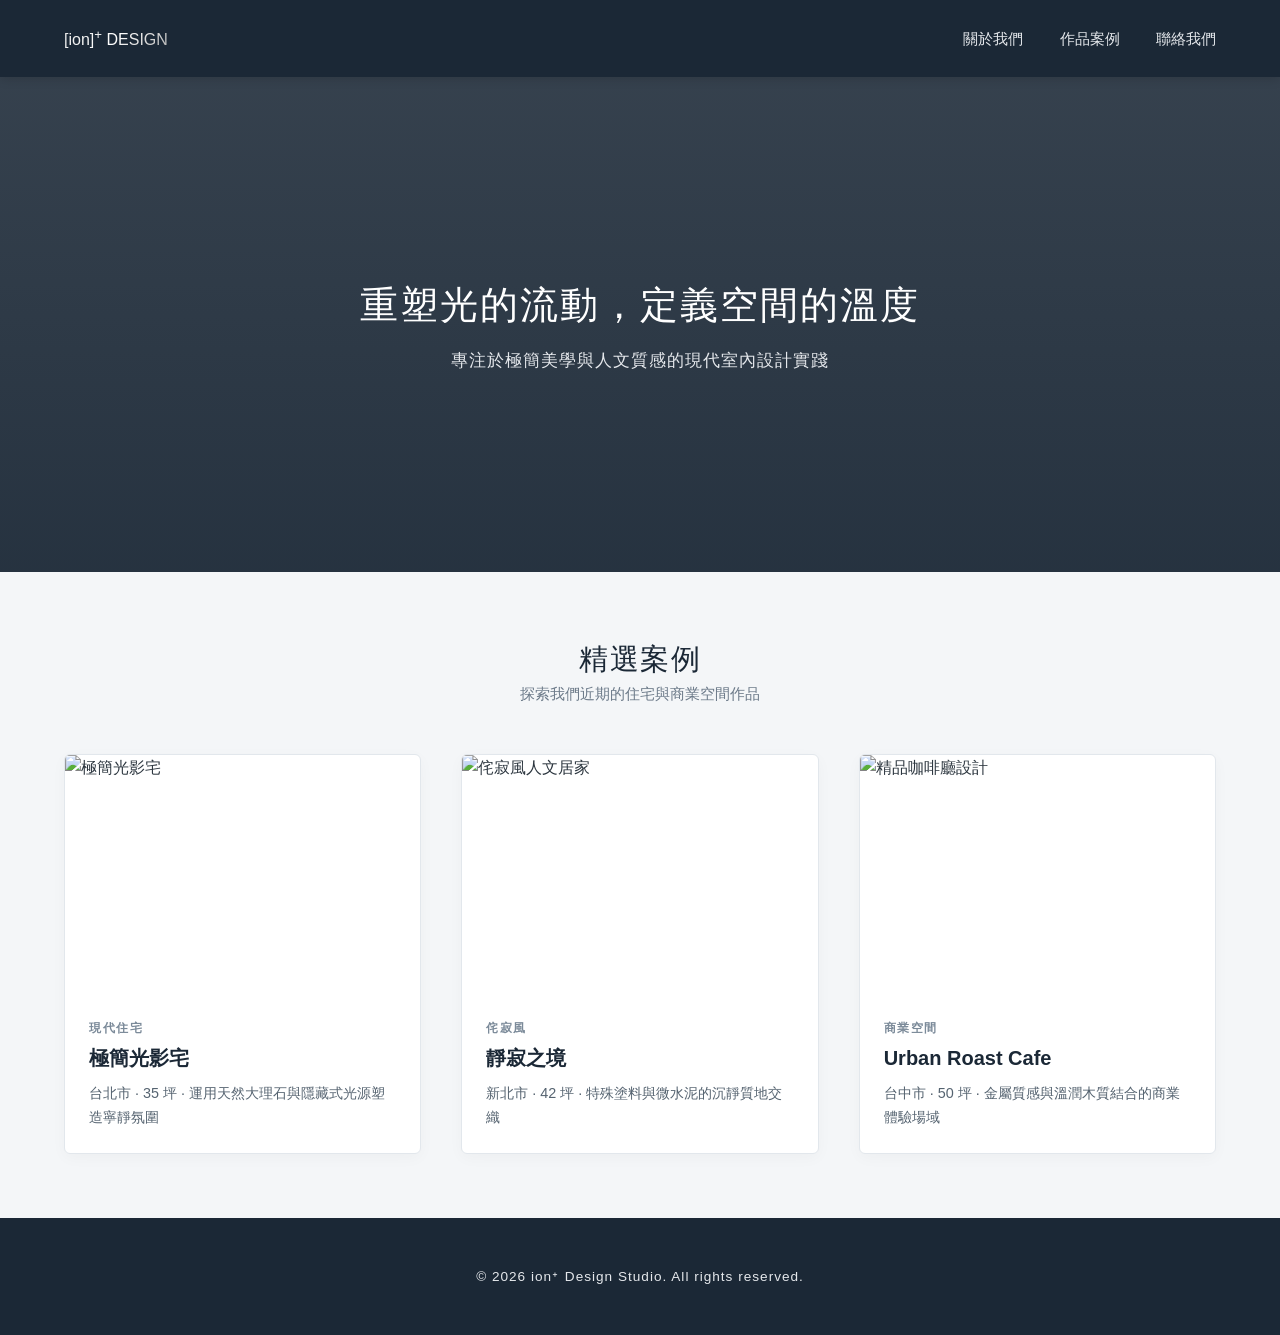
==== index.html @ abda1eda "Update index.html" ====
<!DOCTYPE html>
<html lang="zh-TW">
<head>
  <meta charset="UTF-8">
  <meta name="viewport" content="width=device-width, initial-scale=1.0">
  <title>極致空間設計 | 室內設計作品集</title>
  <link rel="stylesheet" href="style.css">
</head>
<body>

  <!-- Header / Navigation -->
  <header class="navbar">
    <div class="logo">[ion]<sup>+</sup> DESIGN</div>
    <nav>
      <a href="#about">關於我們</a>
      <a href="#portfolio">作品案例</a>
      <a href="#contact">聯絡我們</a>
    </nav>
  </header>

  <!-- Hero Section -->
  <section class="hero">
    <div class="hero-content">
      <h1>重塑光的流動，定義空間的溫度</h1>
      <p>專注於極簡美學與人文質感的現代室內設計實踐</p>
    </div>
  </section>

  <!-- Portfolio Grid Section -->
  <section id="portfolio" class="portfolio-container">
    <h2>精選案例</h2>
    <p class="subtitle">探索我們近期的住宅與商業空間作品</p>

    <div class="portfolio-grid">
      
      <!-- 作品卡片 1 -->
      <article class="portfolio-card">
        <div class="card-image">
          <img src="https://picsum.photos/800/600?random=1" alt="極簡光影宅" loading="lazy" width="800" height="600">
        </div>
        <div class="card-info">
          <span class="category">現代住宅</span>
          <h3>極簡光影宅</h3>
          <p>台北市 · 35 坪 · 運用天然大理石與隱藏式光源塑造寧靜氛圍</p>
        </div>
      </article>

      <!-- 作品卡片 2 -->
      <article class="portfolio-card">
        <div class="card-image">
          <img src="https://picsum.photos/800/600?random=2" alt="侘寂風人文居家" loading="lazy" width="800" height="600">
        </div>
        <div class="card-info">
          <span class="category">侘寂風</span>
          <h3>靜寂之境</h3>
          <p>新北市 · 42 坪 · 特殊塗料與微水泥的沉靜質地交織</p>
        </div>
      </article>

      <!-- 作品卡片 3 -->
      <article class="portfolio-card">
        <div class="card-image">
          <img src="https://picsum.photos/800/600?random=3" alt="精品咖啡廳設計" loading="lazy" width="800" height="600">
        </div>
        <div class="card-info">
          <span class="category">商業空間</span>
          <h3>Urban Roast Cafe</h3>
          <p>台中市 · 50 坪 · 金屬質感與溫潤木質結合的商業體驗場域</p>
        </div>
      </article>

    </div>
  </section>

  <!-- Footer -->
  <footer>
    <p>&copy; 2026 ion⁺ Design Studio. All rights reserved.</p>
  </footer>

</body>
</html>
---- style.css ----
/* 定義名片企業色變數 */
:root {
  --primary-navy: #1b2836;       /* 名片主色：深藍灰 */
  --accent-silver: #e5e8ec;      /* 名片輔助色：銀白/淺灰 */
  --text-dark: #2c363f;          /* 一般內文深色 */
  --bg-light: #f4f6f8;           /* 頁面背景淺色 */
  --border-color: #e2e7ec;
}

/* Base Reset */
* {
  box-sizing: border-box;
  margin: 0;
  padding: 0;
}

body {
  font-family: -apple-system, BlinkMacSystemFont, "Segoe UI", Roboto, "Helvetica Neue", Arial, sans-serif;
  color: var(--text-dark);
  background-color: var(--bg-light);
  line-height: 1.6;
}

/* Navbar - 全版套用名片深藍色 */
.navbar {
  display: flex;
  justify-content: space-between;
  align-items: center;
  padding: 1.5rem 5%;
  background: var(--primary-navy) !important;
  color: #ffffff;
  position: sticky;
  top: 0;
  z-index: 100;
  box-shadow: 0 2px 10px rgba(0, 0, 0, 0.15);
}

/* Logo 亮銀色與細字體樣式 */
.logo {
  font-weight: 300; /* 或 200 / lighter */
  color: #c0c0c0; /* 亮銀色調 */
  background: linear-gradient(135deg, #e6e6e6 0%, #ffffff 50%, #b0b0b0 100%);
  -webkit-background-clip: text;
  -webkit-text-fill-color: transparent;
}

.navbar nav a {
  margin-left: 2rem;
  text-decoration: none;
  color: var(--accent-silver) !important;
  font-size: 0.95rem;
  transition: opacity 0.3s;
}

.navbar nav a:hover {
  opacity: 0.75;
}

/* Hero Section - 加深藍色遮罩（88%~95% 不透明度）讓主色更明顯 */
.hero {
  height: 55vh;
  background: linear-gradient(rgba(27, 40, 54, 0.88), rgba(27, 40, 54, 0.95)),
              url('https://picsum.photos/1600/900?random=10') center/cover no-repeat !important;
  display: flex;
  justify-content: center;
  align-items: center;
  text-align: center;
  color: #ffffff !important;
  padding: 0 1rem;
}

.hero h1 {
  font-size: 2.4rem;
  font-weight: 300;
  margin-bottom: 0.75rem;
  letter-spacing: 2px;
  color: #ffffff !important;
}

.hero p {
  font-size: 1.05rem;
  font-weight: 300;
  color: var(--accent-silver) !important;
  letter-spacing: 1px;
}

/* Portfolio Section */
.portfolio-container {
  max-width: 1200px;
  margin: 4rem auto;
  padding: 0 1.5rem;
}

.portfolio-container h2 {
  font-size: 1.8rem;
  text-align: center;
  font-weight: 500;
  letter-spacing: 1.5px;
  color: var(--primary-navy);
}

.portfolio-container .subtitle {
  text-align: center;
  color: #6c7a89;
  margin-bottom: 3rem;
  font-size: 0.95rem;
}

/* Portfolio Grid */
.portfolio-grid {
  display: grid;
  grid-template-columns: repeat(auto-fill, minmax(320px, 1fr));
  gap: 2.5rem;
}

.portfolio-card {
  background: #ffffff;
  border-radius: 6px;
  overflow: hidden;
  border: 1px solid var(--border-color);
  box-shadow: 0 4px 15px rgba(0, 0, 0, 0.03);
  transition: transform 0.3s ease, box-shadow 0.3s ease;
}

.portfolio-card:hover {
  transform: translateY(-6px);
  box-shadow: 0 10px 25px rgba(27, 40, 54, 0.15);
}

.card-image {
  width: 100%;
  height: 240px;
  overflow: hidden;
}

.card-image img {
  width: 100%;
  height: 100%;
  object-fit: cover;
  transition: transform 0.5s ease;
}

.portfolio-card:hover .card-image img {
  transform: scale(1.05);
}

.card-info {
  padding: 1.5rem;
}

.card-info .category {
  font-size: 0.75rem;
  text-transform: uppercase;
  letter-spacing: 1.5px;
  color: #7b8a99;
  display: block;
  margin-bottom: 0.25rem;
  font-weight: 600;
}

.card-info h3 {
  font-size: 1.25rem;
  margin-bottom: 0.5rem;
  color: var(--primary-navy);
}

.card-info p {
  font-size: 0.9rem;
  color: #556370;
}

/* Footer - 套用名片深藍色 */
footer {
  text-align: center;
  padding: 3rem 1rem;
  background-color: var(--primary-navy) !important;
  color: var(--accent-silver) !important;
  font-size: 0.85rem;
  letter-spacing: 1px;
}

/* Mobile Responsive */
@media (max-width: 768px) {
  .hero h1 {
    font-size: 1.8rem;
  }
  .portfolio-grid {
    grid-template-columns: 1fr;
  }
}
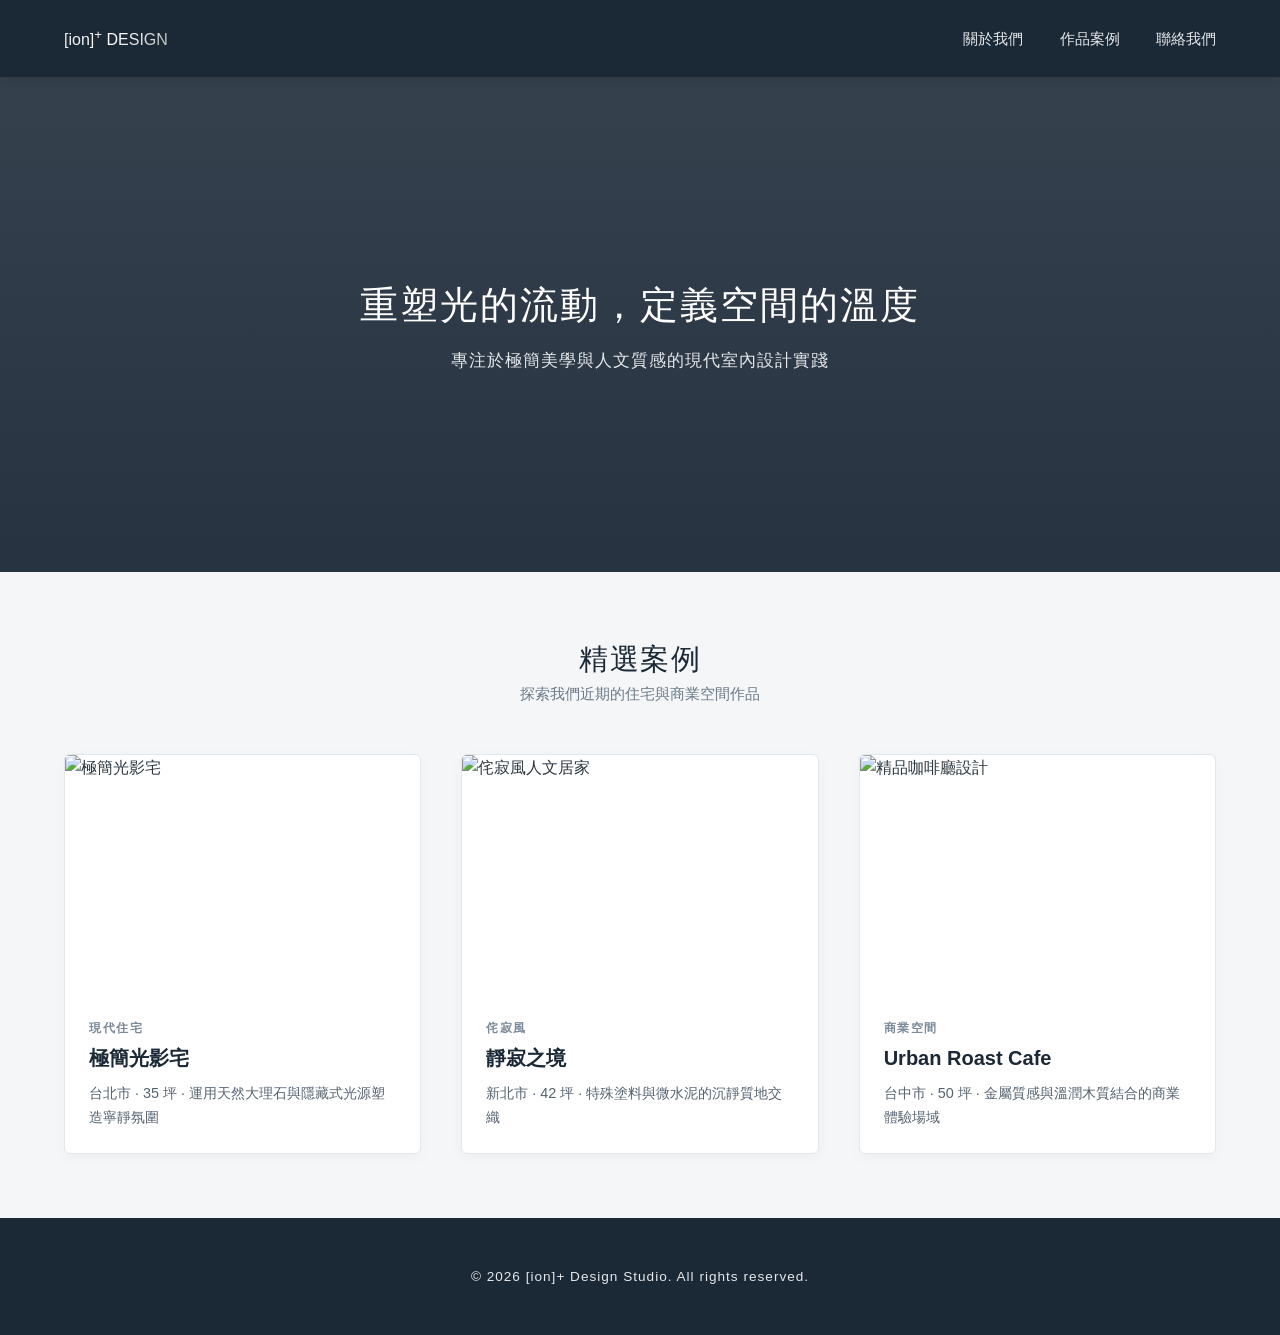
==== commit 79b03c42: "Update index.html" ====
--- a/index.html
+++ b/index.html
@@ -74,7 +74,7 @@
 
   <!-- Footer -->
   <footer>
-    <p>&copy; 2026 ion⁺ Design Studio. All rights reserved.</p>
+    <p>&copy; 2026 [ion]+ Design Studio. All rights reserved.</p>
   </footer>
 
 </body>
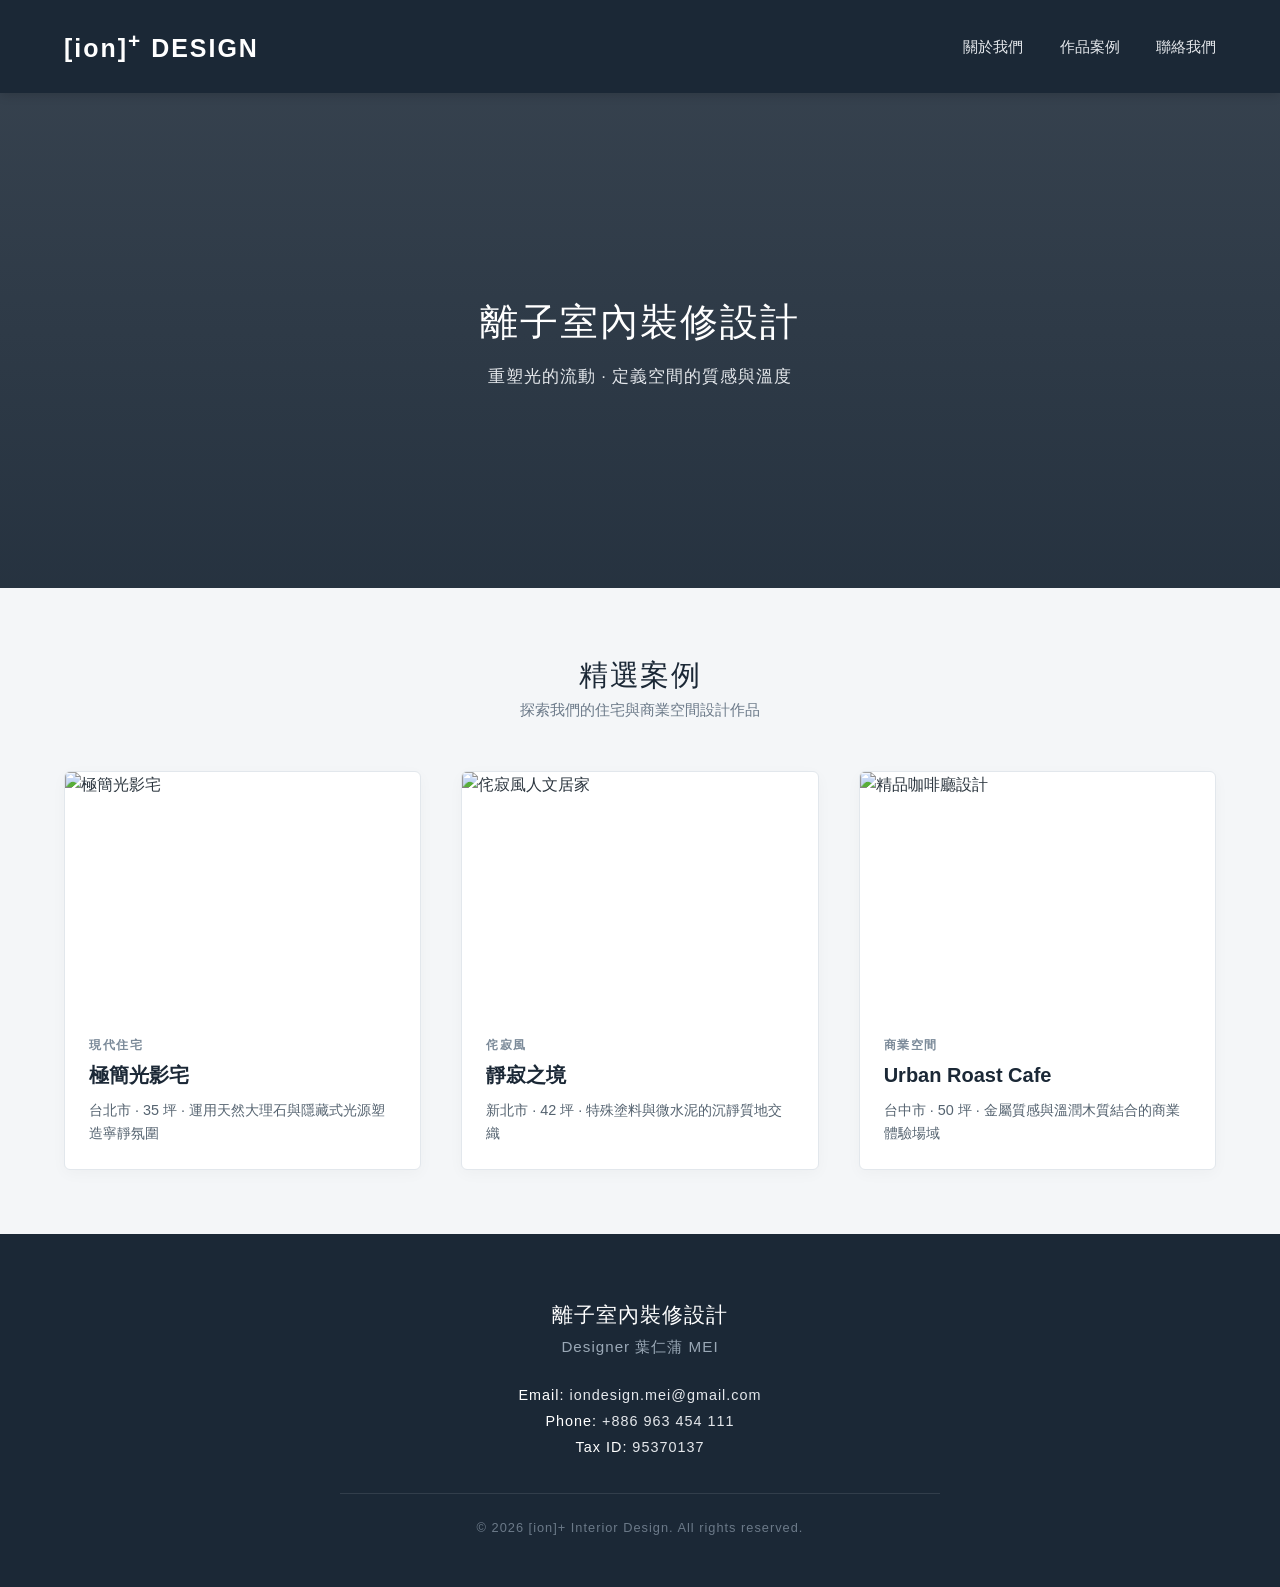
==== commit 3665ef11: "Update index.html" ====
--- a/index.html
+++ b/index.html
@@ -3,7 +3,7 @@
 <head>
   <meta charset="UTF-8">
   <meta name="viewport" content="width=device-width, initial-scale=1.0">
-  <title>極致空間設計 | 室內設計作品集</title>
+  <title>[ion]+ 離子室內裝修設計 | 作品集</title>
   <link rel="stylesheet" href="style.css">
 </head>
 <body>
@@ -21,15 +21,15 @@
   <!-- Hero Section -->
   <section class="hero">
     <div class="hero-content">
-      <h1>重塑光的流動，定義空間的溫度</h1>
-      <p>專注於極簡美學與人文質感的現代室內設計實踐</p>
+      <h1>離子室內裝修設計</h1>
+      <p>重塑光的流動 · 定義空間的質感與溫度</p>
     </div>
   </section>
 
   <!-- Portfolio Grid Section -->
   <section id="portfolio" class="portfolio-container">
     <h2>精選案例</h2>
-    <p class="subtitle">探索我們近期的住宅與商業空間作品</p>
+    <p class="subtitle">探索我們的住宅與商業空間設計作品</p>
 
     <div class="portfolio-grid">
       
@@ -72,9 +72,20 @@
     </div>
   </section>
 
-  <!-- Footer -->
-  <footer>
-    <p>&copy; 2026 [ion]+ Design Studio. All rights reserved.</p>
+  <!-- Footer / Contact Section (名片聯絡資訊) -->
+  <footer id="contact">
+    <div class="footer-content">
+      <h3>離子室內裝修設計</h3>
+      <p class="designer-name">Designer 葉仁蒲 MEI</p>
+      
+      <div class="contact-info">
+        <p><strong>Email:</strong> iondesign.mei@gmail.com</p>
+        <p><strong>Phone:</strong> +886 963 454 111</p>
+        <p><strong>Tax ID:</strong> 95370137</p>
+      </div>
+      
+      <p class="copyright">&copy; 2026 [ion]+ Interior Design. All rights reserved.</p>
+    </div>
   </footer>
 
 </body>
--- a/style.css
+++ b/style.css
@@ -21,7 +21,7 @@
   line-height: 1.6;
 }
 
-/* Navbar - 全版套用名片深藍色 */
+/* Navbar */
 .navbar {
   display: flex;
   justify-content: space-between;
@@ -35,13 +35,11 @@
   box-shadow: 0 2px 10px rgba(0, 0, 0, 0.15);
 }
 
-/* Logo 亮銀色與細字體樣式 */
 .logo {
-  font-weight: 300; /* 或 200 / lighter */
-  color: #c0c0c0; /* 亮銀色調 */
-  background: linear-gradient(135deg, #e6e6e6 0%, #ffffff 50%, #b0b0b0 100%);
-  -webkit-background-clip: text;
-  -webkit-text-fill-color: transparent;
+  font-size: 1.56rem;
+  font-weight: 700;
+  letter-spacing: 2px;
+  color: #ffffff !important;
 }
 
 .navbar nav a {
@@ -56,7 +54,7 @@
   opacity: 0.75;
 }
 
-/* Hero Section - 加深藍色遮罩（88%~95% 不透明度）讓主色更明顯 */
+/* Hero Section */
 .hero {
   height: 55vh;
   background: linear-gradient(rgba(27, 40, 54, 0.88), rgba(27, 40, 54, 0.95)),
@@ -169,14 +167,46 @@
   color: #556370;
 }
 
-/* Footer - 套用名片深藍色 */
+/* Footer / Contact Section */
 footer {
   text-align: center;
-  padding: 3rem 1rem;
+  padding: 4rem 1rem 3rem;
   background-color: var(--primary-navy) !important;
   color: var(--accent-silver) !important;
-  font-size: 0.85rem;
+  font-size: 0.9rem;
   letter-spacing: 1px;
+}
+
+.footer-content h3 {
+  font-size: 1.3rem;
+  font-weight: 400;
+  margin-bottom: 0.25rem;
+  color: #ffffff;
+}
+
+.footer-content .designer-name {
+  font-size: 0.95rem;
+  color: #9aa8b6;
+  margin-bottom: 1.5rem;
+}
+
+.contact-info {
+  margin-bottom: 2rem;
+  line-height: 1.8;
+}
+
+.contact-info strong {
+  color: #ffffff;
+  font-weight: 500;
+}
+
+.copyright {
+  font-size: 0.8rem;
+  color: #6c7a89;
+  border-top: 1px solid rgba(255, 255, 255, 0.1);
+  padding-top: 1.5rem;
+  max-width: 600px;
+  margin: 0 auto;
 }
 
 /* Mobile Responsive */
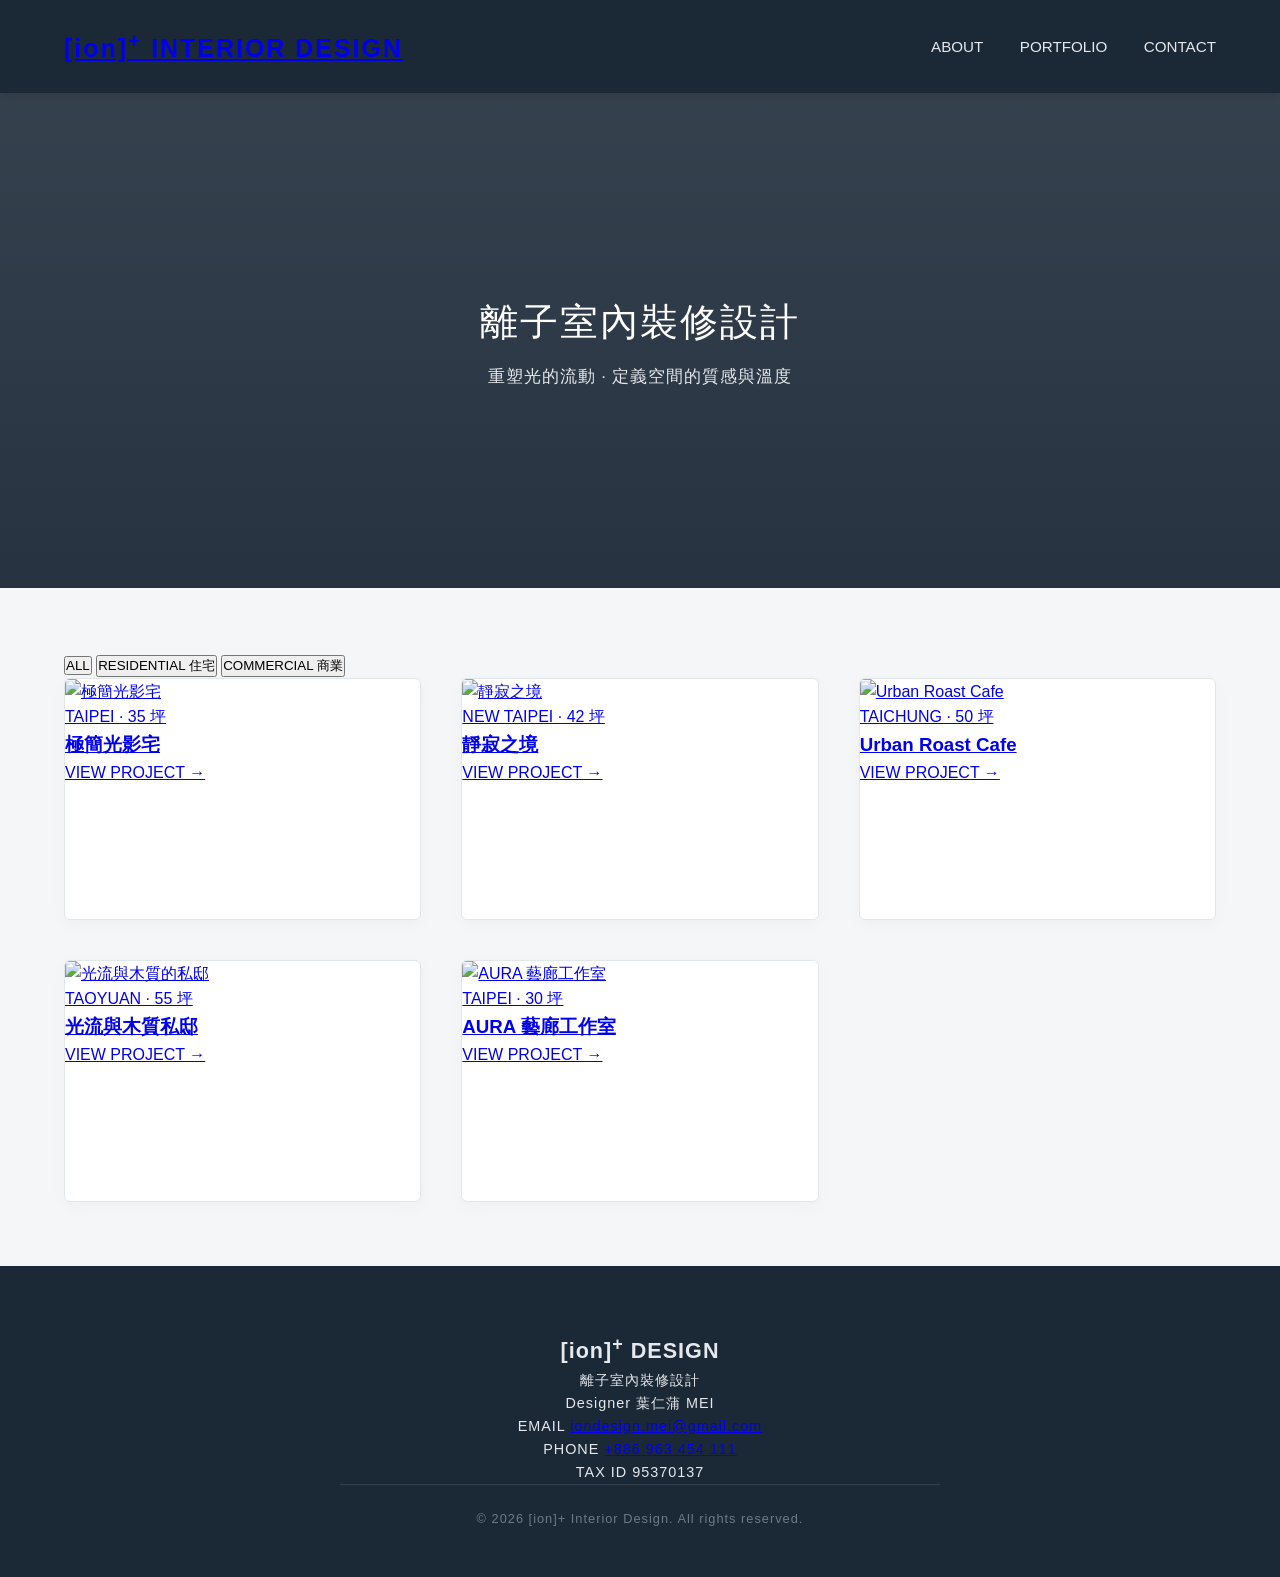
==== commit 40a75055: "Update index.html" ====
--- a/index.html
+++ b/index.html
@@ -3,90 +3,167 @@
 <head>
   <meta charset="UTF-8">
   <meta name="viewport" content="width=device-width, initial-scale=1.0">
-  <title>[ion]+ 離子室內裝修設計 | 作品集</title>
+  <title>[ion]+ 離子室內裝修設計 | PORTFOLIO</title>
   <link rel="stylesheet" href="style.css">
 </head>
 <body>
 
-  <!-- Header / Navigation -->
+  <!-- Fixed Header -->
   <header class="navbar">
-    <div class="logo">[ion]<sup>+</sup> DESIGN</div>
+    <div class="logo">
+      <a href="#">[ion]<sup>+</sup> INTERIOR DESIGN</a>
+    </div>
     <nav>
-      <a href="#about">關於我們</a>
-      <a href="#portfolio">作品案例</a>
-      <a href="#contact">聯絡我們</a>
+      <a href="#about">ABOUT</a>
+      <a href="#portfolio">PORTFOLIO</a>
+      <a href="#contact">CONTACT</a>
     </nav>
   </header>
 
-  <!-- Hero Section -->
+  <!-- Hero Banner -->
   <section class="hero">
     <div class="hero-content">
       <h1>離子室內裝修設計</h1>
-      <p>重塑光的流動 · 定義空間的質感與溫度</p>
+      <p class="subtitle">重塑光的流動 · 定義空間的質感與溫度</p>
     </div>
   </section>
 
-  <!-- Portfolio Grid Section -->
+  <!-- Portfolio Main Area -->
   <section id="portfolio" class="portfolio-container">
-    <h2>精選案例</h2>
-    <p class="subtitle">探索我們的住宅與商業空間設計作品</p>
+    
+    <!-- Category Filter (參考各大設計官網熱門功能) -->
+    <div class="filter-menu">
+      <button class="filter-btn active" onclick="filterSelection('all')">ALL</button>
+      <button class="filter-btn" onclick="filterSelection('residential')">RESIDENTIAL 住宅</button>
+      <button class="filter-btn" onclick="filterSelection('commercial')">COMMERCIAL 商業</button>
+    </div>
 
+    <!-- Gallery Grid -->
     <div class="portfolio-grid">
       
-      <!-- 作品卡片 1 -->
-      <article class="portfolio-card">
-        <div class="card-image">
-          <img src="https://picsum.photos/800/600?random=1" alt="極簡光影宅" loading="lazy" width="800" height="600">
-        </div>
-        <div class="card-info">
-          <span class="category">現代住宅</span>
-          <h3>極簡光影宅</h3>
-          <p>台北市 · 35 坪 · 運用天然大理石與隱藏式光源塑造寧靜氛圍</p>
-        </div>
+      <!-- 作品 1 -->
+      <article class="portfolio-card filter-item residential">
+        <a href="#contact" class="card-link">
+          <div class="card-image">
+            <img src="https://picsum.photos/900/600?random=1" alt="極簡光影宅" loading="lazy" width="900" height="600">
+            <div class="card-overlay">
+              <span class="location">TAIPEI · 35 坪</span>
+              <h3 class="title">極簡光影宅</h3>
+              <span class="more-btn">VIEW PROJECT →</span>
+            </div>
+          </div>
+        </a>
       </article>
 
-      <!-- 作品卡片 2 -->
-      <article class="portfolio-card">
-        <div class="card-image">
-          <img src="https://picsum.photos/800/600?random=2" alt="侘寂風人文居家" loading="lazy" width="800" height="600">
-        </div>
-        <div class="card-info">
-          <span class="category">侘寂風</span>
-          <h3>靜寂之境</h3>
-          <p>新北市 · 42 坪 · 特殊塗料與微水泥的沉靜質地交織</p>
-        </div>
+      <!-- 作品 2 -->
+      <article class="portfolio-card filter-item residential">
+        <a href="#contact" class="card-link">
+          <div class="card-image">
+            <img src="https://picsum.photos/900/600?random=2" alt="靜寂之境" loading="lazy" width="900" height="600">
+            <div class="card-overlay">
+              <span class="location">NEW TAIPEI · 42 坪</span>
+              <h3 class="title">靜寂之境</h3>
+              <span class="more-btn">VIEW PROJECT →</span>
+            </div>
+          </div>
+        </a>
       </article>
 
-      <!-- 作品卡片 3 -->
-      <article class="portfolio-card">
-        <div class="card-image">
-          <img src="https://picsum.photos/800/600?random=3" alt="精品咖啡廳設計" loading="lazy" width="800" height="600">
-        </div>
-        <div class="card-info">
-          <span class="category">商業空間</span>
-          <h3>Urban Roast Cafe</h3>
-          <p>台中市 · 50 坪 · 金屬質感與溫潤木質結合的商業體驗場域</p>
-        </div>
+      <!-- 作品 3 -->
+      <article class="portfolio-card filter-item commercial">
+        <a href="#contact" class="card-link">
+          <div class="card-image">
+            <img src="https://picsum.photos/900/600?random=3" alt="Urban Roast Cafe" loading="lazy" width="900" height="600">
+            <div class="card-overlay">
+              <span class="location">TAICHUNG · 50 坪</span>
+              <h3 class="title">Urban Roast Cafe</h3>
+              <span class="more-btn">VIEW PROJECT →</span>
+            </div>
+          </div>
+        </a>
+      </article>
+
+      <!-- 作品 4 -->
+      <article class="portfolio-card filter-item residential">
+        <a href="#contact" class="card-link">
+          <div class="card-image">
+            <img src="https://picsum.photos/900/600?random=4" alt="光流與木質的私邸" loading="lazy" width="900" height="600">
+            <div class="card-overlay">
+              <span class="location">TAOYUAN · 55 坪</span>
+              <h3 class="title">光流與木質私邸</h3>
+              <span class="more-btn">VIEW PROJECT →</span>
+            </div>
+          </div>
+        </a>
+      </article>
+
+      <!-- 作品 5 -->
+      <article class="portfolio-card filter-item commercial">
+        <a href="#contact" class="card-link">
+          <div class="card-image">
+            <img src="https://picsum.photos/900/600?random=5" alt="AURA 藝廊工作室" loading="lazy" width="900" height="600">
+            <div class="card-overlay">
+              <span class="location">TAIPEI · 30 坪</span>
+              <h3 class="title">AURA 藝廊工作室</h3>
+              <span class="more-btn">VIEW PROJECT →</span>
+            </div>
+          </div>
+        </a>
       </article>
 
     </div>
   </section>
 
-  <!-- Footer / Contact Section (名片聯絡資訊) -->
+  <!-- Footer / Contact Section (整合名片質感) -->
   <footer id="contact">
-    <div class="footer-content">
-      <h3>離子室內裝修設計</h3>
-      <p class="designer-name">Designer 葉仁蒲 MEI</p>
-      
-      <div class="contact-info">
-        <p><strong>Email:</strong> iondesign.mei@gmail.com</p>
-        <p><strong>Phone:</strong> +886 963 454 111</p>
-        <p><strong>Tax ID:</strong> 95370137</p>
+    <div class="footer-container">
+      <div class="footer-brand">
+        <h2>[ion]<sup>+</sup> DESIGN</h2>
+        <p class="company-name">離子室內裝修設計</p>
+        <p class="designer">Designer 葉仁蒲 MEI</p>
       </div>
-      
-      <p class="copyright">&copy; 2026 [ion]+ Interior Design. All rights reserved.</p>
+
+      <div class="footer-contact">
+        <div class="contact-item">
+          <span class="label">EMAIL</span>
+          <a href="mailto:iondesign.mei@gmail.com">iondesign.mei@gmail.com</a>
+        </div>
+        <div class="contact-item">
+          <span class="label">PHONE</span>
+          <a href="tel:+886963454111">+886 963 454 111</a>
+        </div>
+        <div class="contact-item">
+          <span class="label">TAX ID</span>
+          <span>95370137</span>
+        </div>
+      </div>
+    </div>
+    
+    <div class="copyright">
+      &copy; 2026 [ion]+ Interior Design. All rights reserved.
     </div>
   </footer>
 
+  <!-- Simple Vanilla JavaScript Filter Script -->
+  <script>
+    function filterSelection(c) {
+      const items = document.getElementsByClassName("filter-item");
+      const btns = document.getElementsByClassName("filter-btn");
+
+      for (let btn of btns) {
+        btn.classList.remove("active");
+      }
+      event.currentTarget.classList.add("active");
+
+      for (let item of items) {
+        if (c === "all" || item.classList.contains(c)) {
+          item.style.display = "block";
+        } else {
+          item.style.display = "none";
+        }
+      }
+    }
+  </script>
+
 </body>
 </html>
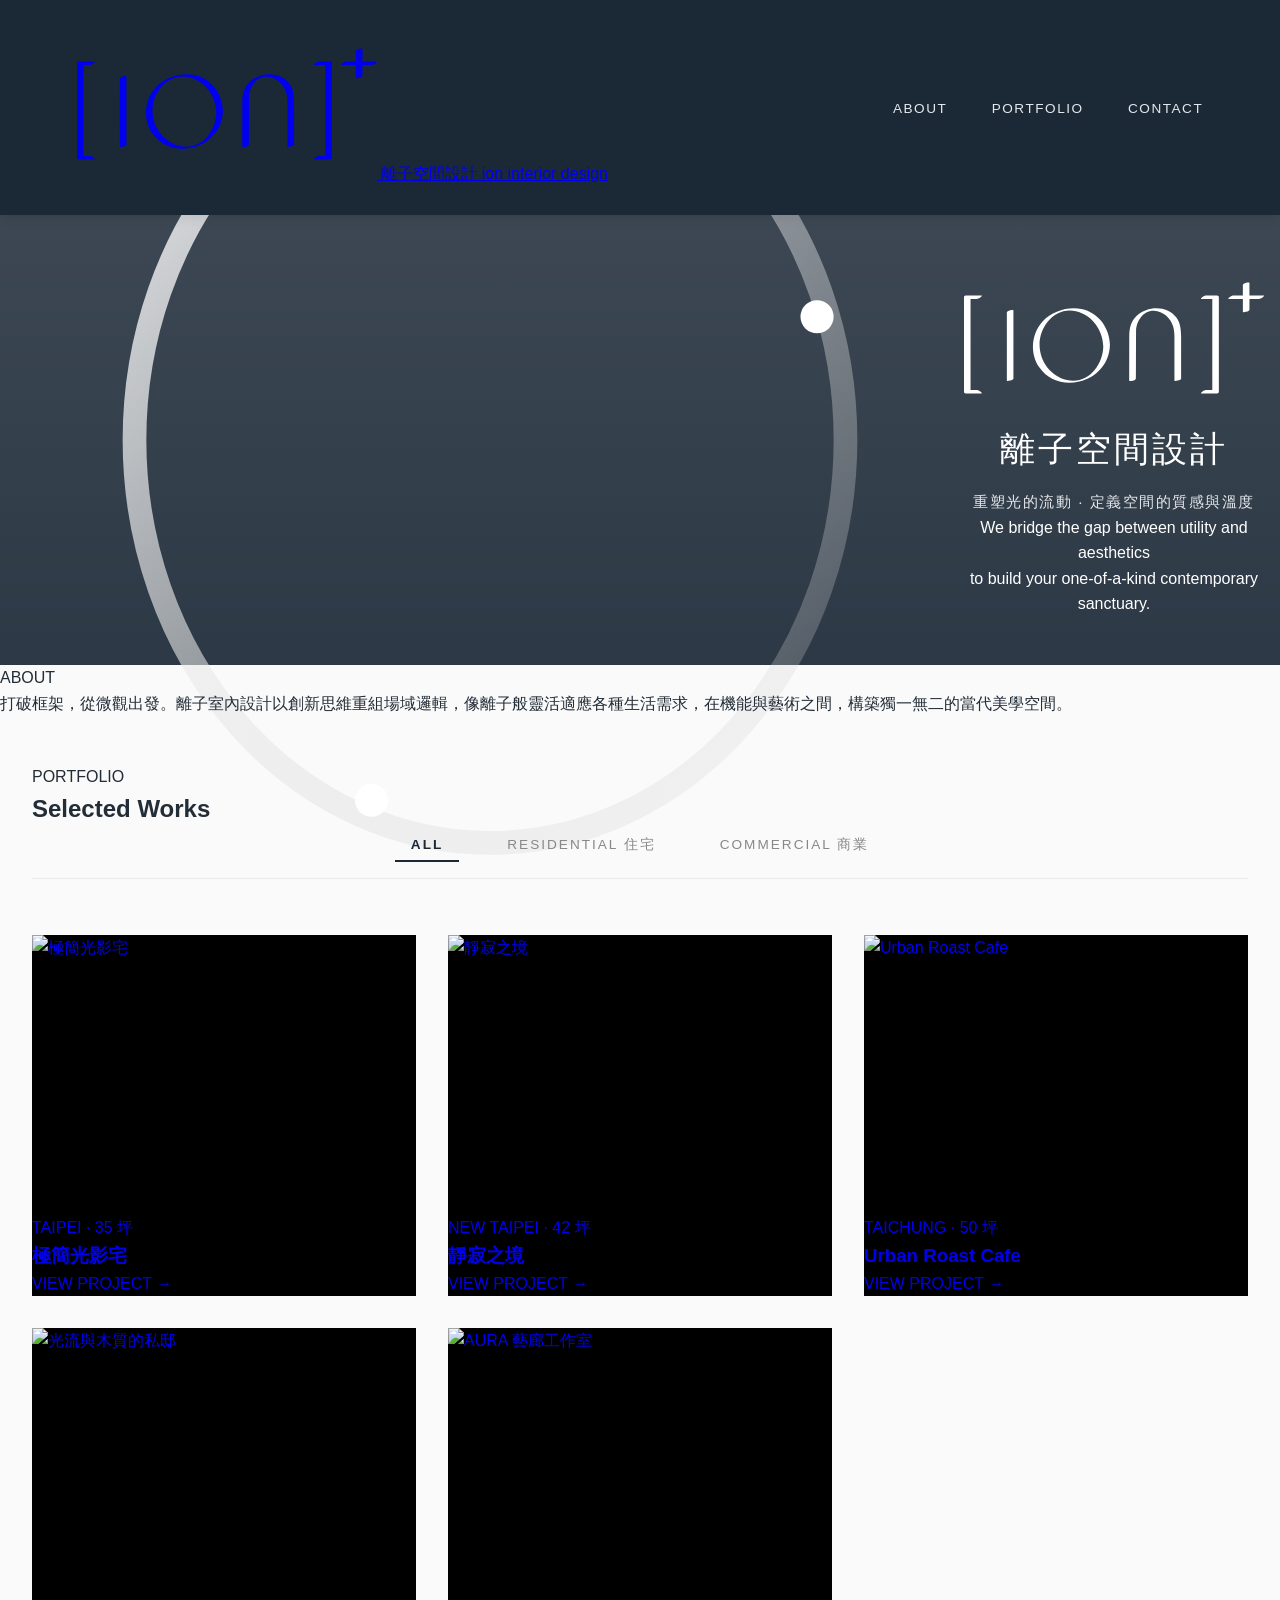
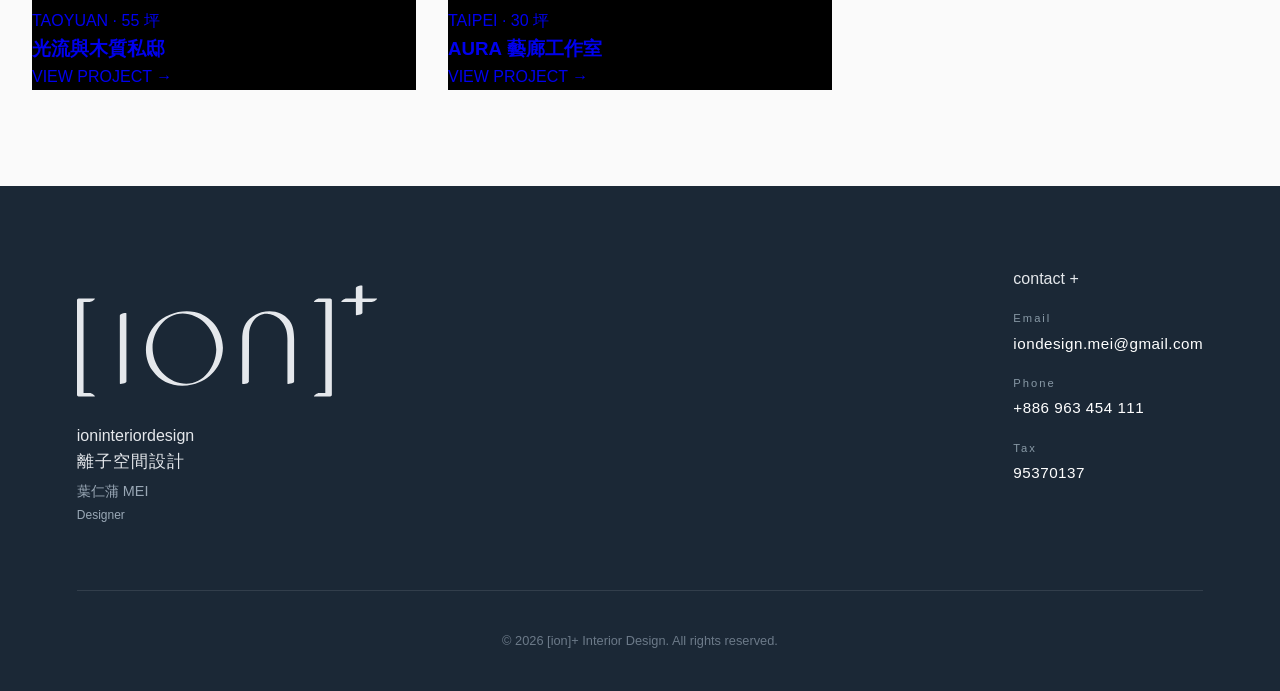
==== commit de75b615: "Update index.html" ====
--- a/index.html
+++ b/index.html
@@ -3,16 +3,29 @@
 <head>
   <meta charset="UTF-8">
   <meta name="viewport" content="width=device-width, initial-scale=1.0">
-  <title>[ion]+ 離子室內裝修設計 | PORTFOLIO</title>
+  <title>[ion]+ 離子空間設計 | ion interior design</title>
+  <meta name="description" content="離子空間設計 ion interior design — 打破框架，從微觀出發，在機能與藝術之間，構築獨一無二的當代美學空間。">
+  <link rel="preconnect" href="https://fonts.googleapis.com">
+  <link rel="preconnect" href="https://fonts.gstatic.com" crossorigin>
+  <link href="https://fonts.googleapis.com/css2?family=Space+Grotesk:wght@300;400;500;700&family=Poppins:wght@300;400;500&family=Noto+Sans+TC:wght@300;400;500&display=swap" rel="stylesheet">
   <link rel="stylesheet" href="style.css">
 </head>
 <body>
 
+  <!-- 品牌 Logo（由 ion 離子設計_final_OL.ai 轉出的向量路徑） -->
+  <svg width="0" height="0" style="position:absolute" aria-hidden="true">
+    <symbol id="ion-mark" fill="currentColor" viewBox="171.21 54.62 115.48 42.71"><path d="M 210.84,92.17 C 204.6,90.74 200.3,84.87 200.3,78.56 C 200.3,71.2 206.41,63.83 214.28,65.63 C 220.61,67.08 224.68,72.92 224.82,79.25 C 224.66,86.6 218.82,94 210.84,92.17 M 216.44,64.81 C 211.28,63.75 205.13,65.63 201.54,69.5 C 197.05,74.33 196.5,81.94 200.25,87.36 C 203.73,92.39 209.76,94.17 215.55,92.76 C 222.37,91.1 227.23,85.71 227.38,78.56 C 227.24,72.08 222.94,66.14 216.44,64.81"/><path d="M 254.77,75.11 C 254.74,72.55 254.4,69.99 252.9,68.03 C 249.3,63.3 241.85,63.58 237.7,67.44 C 235.34,69.62 234.88,72.39 234.82,75.27 L 234.8,92.38 C 234.8,92.46 234.87,92.54 234.95,92.54 C 235.46,92.57 236.5,92.41 237,92.1 C 237,92.1 237,92.1 237,92.1 C 237,92.1 237,92.1 237,92.09 C 237.05,92.06 237.38,91.85 237.38,91.61 C 237.38,91.61 237.43,73.91 237.45,73.25 C 237.57,69.43 240.18,65.36 244.39,65.51 C 247.81,65.63 250.8,68.36 251.72,71.57 C 252.19,73.18 252.25,74.99 252.21,76.8 L 252.21,92.38 C 252.21,92.46 252.27,92.54 252.36,92.54 C 252.87,92.57 253.9,92.4 254.39,92.09 C 254.39,92.09 254.4,92.09 254.4,92.09 C 254.41,92.09 254.78,91.84 254.78,91.59 L 254.78,75.11 Z M 254.77,75.11"/><path d="M 190.23,65.37 C 190.23,65.29 190.16,65.21 190.08,65.21 C 189.58,65.18 188.57,65.35 188.08,65.65 C 188.08,65.65 187.7,65.9 187.7,66.14 L 187.7,66.26 L 187.71,92.32 C 187.71,92.4 187.78,92.47 187.86,92.48 C 188.36,92.51 189.38,92.34 189.86,92.04 C 189.86,92.04 190.24,91.79 190.24,91.55 L 190.24,91.43 Z M 190.23,65.37"/><path d="M 176.09,95.99 L 173.73,95.99 L 173.73,61 L 176.09,61 C 176.96,61 177.95,60.01 178,59.95 C 178.08,59.88 178.12,59.66 178,59.66 L 171.83,59.66 C 171.49,59.66 171.21,59.94 171.21,60.29 L 171.21,96.71 C 171.21,97.06 171.49,97.34 171.83,97.34 L 178,97.34 C 178.12,97.34 178.08,97.12 178,97.04 C 177.95,96.98 176.96,95.99 176.09,95.99"/><path d="M 268.68,59.66 L 264.42,59.66 C 263.55,59.66 262.57,60.65 262.52,60.7 C 262.44,60.78 262.39,61 262.52,61 L 266.79,61 L 266.79,95.99 L 264.42,95.99 C 263.55,95.99 262.57,96.98 262.52,97.04 C 262.44,97.12 262.39,97.34 262.52,97.34 L 268.68,97.34 C 269.03,97.34 269.31,97.06 269.31,96.71 L 269.31,60.29 C 269.31,59.94 269.03,59.66 268.68,59.66"/><path d="M 286.61,59.66 L 281.08,59.66 L 281.08,54.79 C 281.08,54.7 281.02,54.63 280.93,54.62 C 280.43,54.59 279.41,54.76 278.93,55.07 C 278.93,55.07 278.55,55.32 278.55,55.55 L 278.55,55.67 L 278.55,59.66 L 274.94,59.66 C 274.07,59.66 273.08,60.65 273.03,60.7 C 272.95,60.78 272.91,61 273.03,61 L 278.56,61 L 278.56,65.87 C 278.56,65.96 278.62,66.03 278.71,66.03 C 279.21,66.07 280.23,65.9 280.71,65.59 C 280.71,65.59 281.09,65.34 281.09,65.11 L 281.09,64.98 L 281.09,61 L 284.71,61 C 285.57,61 286.56,60.01 286.61,59.95 C 286.69,59.88 286.73,59.66 286.61,59.66"/></symbol>
+  </svg>
+
   <!-- Fixed Header -->
   <header class="navbar">
-    <div class="logo">
-      <a href="#">[ion]<sup>+</sup> INTERIOR DESIGN</a>
-    </div>
+    <a href="#" class="logo" aria-label="ion interior design 離子空間設計 首頁">
+      <svg class="logo-mark" aria-hidden="true"><use href="#ion-mark"/></svg>
+      <span class="logo-text">
+        <span class="logo-zh">離子空間設計</span>
+        <span class="logo-en">ion interior design</span>
+      </span>
+    </a>
     <nav>
       <a href="#about">ABOUT</a>
       <a href="#portfolio">PORTFOLIO</a>
@@ -22,35 +35,65 @@
 
   <!-- Hero Banner -->
   <section class="hero">
+    <!-- 品牌元素：O 環與三個圓點 -->
+    <svg class="hero-ring" viewBox="0 0 400 400" aria-hidden="true">
+      <defs>
+        <linearGradient id="silver" x1="0" y1="0" x2="1" y2="1">
+          <stop offset="0" stop-color="#FFFFFF" stop-opacity="0.9"/>
+          <stop offset="1" stop-color="#CACACA" stop-opacity="0.15"/>
+        </linearGradient>
+      </defs>
+      <ellipse cx="200" cy="200" rx="150" ry="170" fill="none" stroke="url(#silver)" stroke-width="10"/>
+      <circle cx="120" cy="62" r="7" fill="#FFFFFF"/>
+      <circle cx="338" cy="148" r="7" fill="#FFFFFF"/>
+      <circle cx="150" cy="352" r="7" fill="#FFFFFF"/>
+    </svg>
+
     <div class="hero-content">
-      <h1>離子室內裝修設計</h1>
+      <svg class="hero-mark" aria-hidden="true"><use href="#ion-mark"/></svg>
+      <h1>離子空間設計</h1>
       <p class="subtitle">重塑光的流動 · 定義空間的質感與溫度</p>
+      <p class="tagline">We bridge the gap between utility and aesthetics<br>to build your one-of-a-kind contemporary sanctuary.</p>
+    </div>
+  </section>
+
+  <!-- About -->
+  <section id="about" class="about">
+    <div class="about-inner">
+      <span class="section-label">ABOUT</span>
+      <p class="about-text">打破框架，從微觀出發。離子室內設計以創新思維重組場域邏輯，像離子般靈活適應各種生活需求，在機能與藝術之間，構築獨一無二的當代美學空間。</p>
     </div>
   </section>
 
   <!-- Portfolio Main Area -->
   <section id="portfolio" class="portfolio-container">
-    
-    <!-- Category Filter (參考各大設計官網熱門功能) -->
+
+    <div class="section-head">
+      <span class="section-label">PORTFOLIO</span>
+      <h2>Selected Works</h2>
+    </div>
+
+    <!-- Category Filter -->
     <div class="filter-menu">
-      <button class="filter-btn active" onclick="filterSelection('all')">ALL</button>
-      <button class="filter-btn" onclick="filterSelection('residential')">RESIDENTIAL 住宅</button>
-      <button class="filter-btn" onclick="filterSelection('commercial')">COMMERCIAL 商業</button>
+      <button class="filter-btn active" onclick="filterSelection('all', event)">ALL</button>
+      <button class="filter-btn" onclick="filterSelection('residential', event)">RESIDENTIAL 住宅</button>
+      <button class="filter-btn" onclick="filterSelection('commercial', event)">COMMERCIAL 商業</button>
     </div>
 
     <!-- Gallery Grid -->
     <div class="portfolio-grid">
-      
+
       <!-- 作品 1 -->
       <article class="portfolio-card filter-item residential">
         <a href="#contact" class="card-link">
           <div class="card-image">
             <img src="https://picsum.photos/900/600?random=1" alt="極簡光影宅" loading="lazy" width="900" height="600">
-            <div class="card-overlay">
-              <span class="location">TAIPEI · 35 坪</span>
-              <h3 class="title">極簡光影宅</h3>
-              <span class="more-btn">VIEW PROJECT →</span>
-            </div>
+            <span class="card-plus" aria-hidden="true">+</span>
+          </div>
+          <div class="card-info">
+            <span class="location">TAIPEI · 35 坪</span>
+            <h3 class="title">極簡光影宅</h3>
+            <span class="more-btn">VIEW PROJECT →</span>
           </div>
         </a>
       </article>
@@ -60,11 +103,12 @@
         <a href="#contact" class="card-link">
           <div class="card-image">
             <img src="https://picsum.photos/900/600?random=2" alt="靜寂之境" loading="lazy" width="900" height="600">
-            <div class="card-overlay">
-              <span class="location">NEW TAIPEI · 42 坪</span>
-              <h3 class="title">靜寂之境</h3>
-              <span class="more-btn">VIEW PROJECT →</span>
-            </div>
+            <span class="card-plus" aria-hidden="true">+</span>
+          </div>
+          <div class="card-info">
+            <span class="location">NEW TAIPEI · 42 坪</span>
+            <h3 class="title">靜寂之境</h3>
+            <span class="more-btn">VIEW PROJECT →</span>
           </div>
         </a>
       </article>
@@ -74,11 +118,12 @@
         <a href="#contact" class="card-link">
           <div class="card-image">
             <img src="https://picsum.photos/900/600?random=3" alt="Urban Roast Cafe" loading="lazy" width="900" height="600">
-            <div class="card-overlay">
-              <span class="location">TAICHUNG · 50 坪</span>
-              <h3 class="title">Urban Roast Cafe</h3>
-              <span class="more-btn">VIEW PROJECT →</span>
-            </div>
+            <span class="card-plus" aria-hidden="true">+</span>
+          </div>
+          <div class="card-info">
+            <span class="location">TAICHUNG · 50 坪</span>
+            <h3 class="title">Urban Roast Cafe</h3>
+            <span class="more-btn">VIEW PROJECT →</span>
           </div>
         </a>
       </article>
@@ -88,11 +133,12 @@
         <a href="#contact" class="card-link">
           <div class="card-image">
             <img src="https://picsum.photos/900/600?random=4" alt="光流與木質的私邸" loading="lazy" width="900" height="600">
-            <div class="card-overlay">
-              <span class="location">TAOYUAN · 55 坪</span>
-              <h3 class="title">光流與木質私邸</h3>
-              <span class="more-btn">VIEW PROJECT →</span>
-            </div>
+            <span class="card-plus" aria-hidden="true">+</span>
+          </div>
+          <div class="card-info">
+            <span class="location">TAOYUAN · 55 坪</span>
+            <h3 class="title">光流與木質私邸</h3>
+            <span class="more-btn">VIEW PROJECT →</span>
           </div>
         </a>
       </article>
@@ -102,11 +148,12 @@
         <a href="#contact" class="card-link">
           <div class="card-image">
             <img src="https://picsum.photos/900/600?random=5" alt="AURA 藝廊工作室" loading="lazy" width="900" height="600">
-            <div class="card-overlay">
-              <span class="location">TAIPEI · 30 坪</span>
-              <h3 class="title">AURA 藝廊工作室</h3>
-              <span class="more-btn">VIEW PROJECT →</span>
-            </div>
+            <span class="card-plus" aria-hidden="true">+</span>
+          </div>
+          <div class="card-info">
+            <span class="location">TAIPEI · 30 坪</span>
+            <h3 class="title">AURA 藝廊工作室</h3>
+            <span class="more-btn">VIEW PROJECT →</span>
           </div>
         </a>
       </article>
@@ -114,31 +161,35 @@
     </div>
   </section>
 
-  <!-- Footer / Contact Section (整合名片質感) -->
+  <!-- Footer / Contact Section（參考名片設計） -->
   <footer id="contact">
     <div class="footer-container">
       <div class="footer-brand">
-        <h2>[ion]<sup>+</sup> DESIGN</h2>
-        <p class="company-name">離子室內裝修設計</p>
-        <p class="designer">Designer 葉仁蒲 MEI</p>
+        <svg class="footer-mark" aria-hidden="true"><use href="#ion-mark"/></svg>
+        <div class="footer-en">
+          <span>ion</span><span>interior</span><span>design</span>
+        </div>
+        <p class="company-name">離子空間設計</p>
+        <p class="designer">葉仁蒲 <span>MEI</span><br><small>Designer</small></p>
       </div>
 
       <div class="footer-contact">
+        <span class="contact-title">contact +</span>
         <div class="contact-item">
-          <span class="label">EMAIL</span>
+          <span class="label">Email</span>
           <a href="mailto:iondesign.mei@gmail.com">iondesign.mei@gmail.com</a>
         </div>
         <div class="contact-item">
-          <span class="label">PHONE</span>
+          <span class="label">Phone</span>
           <a href="tel:+886963454111">+886 963 454 111</a>
         </div>
         <div class="contact-item">
-          <span class="label">TAX ID</span>
+          <span class="label">Tax</span>
           <span>95370137</span>
         </div>
       </div>
     </div>
-    
+
     <div class="copyright">
       &copy; 2026 [ion]+ Interior Design. All rights reserved.
     </div>
@@ -146,7 +197,7 @@
 
   <!-- Simple Vanilla JavaScript Filter Script -->
   <script>
-    function filterSelection(c) {
+    function filterSelection(c, event) {
       const items = document.getElementsByClassName("filter-item");
       const btns = document.getElementsByClassName("filter-btn");
 
--- a/style.css
+++ b/style.css
@@ -1,13 +1,12 @@
-/* 定義名片企業色變數 */
+/* Color Palette */
 :root {
-  --primary-navy: #1b2836;       /* 名片主色：深藍灰 */
-  --accent-silver: #e5e8ec;      /* 名片輔助色：銀白/淺灰 */
-  --text-dark: #2c363f;          /* 一般內文深色 */
-  --bg-light: #f4f6f8;           /* 頁面背景淺色 */
-  --border-color: #e2e7ec;
-}
-
-/* Base Reset */
+  --primary-navy: #1b2836;       /* 深藍主色 */
+  --accent-silver: #e5e8ec;      /* 銀白輔助色 */
+  --text-dark: #232d37;
+  --bg-light: #fafafa;
+  --border-light: #eaeaea;
+}
+
 * {
   box-sizing: border-box;
   margin: 0;
@@ -26,108 +25,118 @@
   display: flex;
   justify-content: space-between;
   align-items: center;
-  padding: 1.5rem 5%;
-  background: var(--primary-navy) !important;
-  color: #ffffff;
+  padding: 1.8rem 6%;
+  background: var(--primary-navy);
   position: sticky;
   top: 0;
   z-index: 100;
-  box-shadow: 0 2px 10px rgba(0, 0, 0, 0.15);
-}
-
-.logo {
-  font-size: 1.56rem;
-  font-weight: 700;
-  letter-spacing: 2px;
-  color: #ffffff !important;
+  box-shadow: 0 2px 12px rgba(0, 0, 0, 0.1);
+}
+
+.logo a {
+  font-size: 1.4rem;
+  font-weight: 600;
+  letter-spacing: 2.5px;
+  color: #ffffff;
+  text-decoration: none;
 }
 
 .navbar nav a {
-  margin-left: 2rem;
-  text-decoration: none;
-  color: var(--accent-silver) !important;
-  font-size: 0.95rem;
+  margin-left: 2.5rem;
+  text-decoration: none;
+  color: var(--accent-silver);
+  font-size: 0.85rem;
+  letter-spacing: 1.5px;
   transition: opacity 0.3s;
 }
 
 .navbar nav a:hover {
-  opacity: 0.75;
+  opacity: 0.7;
 }
 
 /* Hero Section */
 .hero {
-  height: 55vh;
-  background: linear-gradient(rgba(27, 40, 54, 0.88), rgba(27, 40, 54, 0.95)),
-              url('https://picsum.photos/1600/900?random=10') center/cover no-repeat !important;
+  height: 50vh;
+  background: linear-gradient(rgba(27, 40, 54, 0.85), rgba(27, 40, 54, 0.92)),
+              url('https://picsum.photos/1600/900?random=10') center/cover no-repeat;
   display: flex;
   justify-content: center;
   align-items: center;
   text-align: center;
-  color: #ffffff !important;
+  color: #ffffff;
   padding: 0 1rem;
 }
 
 .hero h1 {
-  font-size: 2.4rem;
+  font-size: 2.2rem;
   font-weight: 300;
-  margin-bottom: 0.75rem;
-  letter-spacing: 2px;
-  color: #ffffff !important;
-}
-
-.hero p {
-  font-size: 1.05rem;
+  letter-spacing: 3px;
+  margin-bottom: 0.8rem;
+}
+
+.hero .subtitle {
+  font-size: 0.95rem;
+  color: var(--accent-silver);
+  letter-spacing: 1.5px;
   font-weight: 300;
-  color: var(--accent-silver) !important;
-  letter-spacing: 1px;
-}
-
-/* Portfolio Section */
+}
+
+/* Category Filter Menu */
 .portfolio-container {
-  max-width: 1200px;
-  margin: 4rem auto;
-  padding: 0 1.5rem;
-}
-
-.portfolio-container h2 {
-  font-size: 1.8rem;
-  text-align: center;
-  font-weight: 500;
-  letter-spacing: 1.5px;
+  max-width: 1300px;
+  margin: 3rem auto 6rem;
+  padding: 0 2rem;
+}
+
+.filter-menu {
+  display: flex;
+  justify-content: center;
+  gap: 2rem;
+  margin-bottom: 3.5rem;
+  border-bottom: 1px solid var(--border-light);
+  padding-bottom: 1rem;
+}
+
+.filter-btn {
+  background: none;
+  border: none;
+  font-size: 0.85rem;
+  letter-spacing: 2px;
+  color: #888888;
+  cursor: pointer;
+  padding: 0.5rem 1rem;
+  transition: color 0.3s, border-bottom 0.3s;
+}
+
+.filter-btn:hover,
+.filter-btn.active {
   color: var(--primary-navy);
-}
-
-.portfolio-container .subtitle {
-  text-align: center;
-  color: #6c7a89;
-  margin-bottom: 3rem;
-  font-size: 0.95rem;
-}
-
-/* Portfolio Grid */
+  font-weight: 600;
+  border-bottom: 2px solid var(--primary-navy);
+}
+
+/* Gallery Grid */
 .portfolio-grid {
   display: grid;
-  grid-template-columns: repeat(auto-fill, minmax(320px, 1fr));
-  gap: 2.5rem;
+  grid-template-columns: repeat(auto-fill, minmax(360px, 1fr));
+  gap: 2rem;
 }
 
 .portfolio-card {
-  background: #ffffff;
-  border-radius: 6px;
+  position: relative;
   overflow: hidden;
-  border: 1px solid var(--border-color);
-  box-shadow: 0 4px 15px rgba(0, 0, 0, 0.03);
-  transition: transform 0.3s ease, box-shadow 0.3s ease;
-}
-
-.portfolio-card:hover {
-  transform: translateY(-6px);
-  box-shadow: 0 10px 25px rgba(27, 40, 54, 0.15);
+  background: #000;
+}
+
+.card-link {
+  text-decoration: none;
+  display: block;
 }
 
 .card-image {
+  position: relative;
   width: 100%;
-  height: 240px;
+  height: 280px;
   overflow: hidden;
 }
 
@@ -135,86 +144,152 @@
   width: 100%;
   height: 100%;
   object-fit: cover;
-  transition: transform 0.5s ease;
-}
-
-.portfolio-card:hover .card-image img {
-  transform: scale(1.05);
-}
-
-.card-info {
+  transition: transform 0.6s cubic-bezier(0.25, 1, 0.5, 1), opacity 0.6s;
+  display: block;
+}
+
+/* Hover Effect: 圖片滑入放大並加上薄遮罩，浮現作品資訊 */
+.card-overlay {
+  position: absolute;
+  top: 0;
+  left: 0;
+  width: 100%;
+  height: 100%;
+  background: rgba(27, 40, 54, 0.82);
+  display: flex;
+  flex-direction: column;
+  justify-content: center;
+  align-items: center;
+  color: #ffffff;
+  opacity: 0;
+  transition: opacity 0.4s ease;
   padding: 1.5rem;
-}
-
-.card-info .category {
+  text-align: center;
+}
+
+.portfolio-card:hover img {
+  transform: scale(1.08);
+  opacity: 0.6;
+}
+
+.portfolio-card:hover .card-overlay {
+  opacity: 1;
+}
+
+.card-overlay .location {
   font-size: 0.75rem;
-  text-transform: uppercase;
-  letter-spacing: 1.5px;
-  color: #7b8a99;
-  display: block;
-  margin-bottom: 0.25rem;
-  font-weight: 600;
-}
-
-.card-info h3 {
-  font-size: 1.25rem;
+  letter-spacing: 2px;
+  color: var(--accent-silver);
   margin-bottom: 0.5rem;
-  color: var(--primary-navy);
-}
-
-.card-info p {
-  font-size: 0.9rem;
-  color: #556370;
-}
-
-/* Footer / Contact Section */
-footer {
-  text-align: center;
-  padding: 4rem 1rem 3rem;
-  background-color: var(--primary-navy) !important;
-  color: var(--accent-silver) !important;
-  font-size: 0.9rem;
-  letter-spacing: 1px;
-}
-
-.footer-content h3 {
+}
+
+.card-overlay .title {
   font-size: 1.3rem;
   font-weight: 400;
+  letter-spacing: 1.5px;
+  margin-bottom: 1rem;
+}
+
+.card-overlay .more-btn {
+  font-size: 0.75rem;
+  letter-spacing: 1.5px;
+  border: 1px solid rgba(255, 255, 255, 0.6);
+  padding: 0.4rem 1rem;
+  transition: background 0.3s, color 0.3s;
+}
+
+.portfolio-card:hover .more-btn:hover {
+  background: #ffffff;
+  color: var(--primary-navy);
+}
+
+/* Footer Section */
+footer {
+  background-color: var(--primary-navy);
+  color: var(--accent-silver);
+  padding: 5rem 6% 2.5rem;
+}
+
+.footer-container {
+  max-width: 1200px;
+  margin: 0 auto;
+  display: flex;
+  justify-content: space-between;
+  flex-wrap: wrap;
+  gap: 3rem;
+  padding-bottom: 4rem;
+  border-bottom: 1px solid rgba(255, 255, 255, 0.1);
+}
+
+.footer-brand h2 {
+  font-size: 1.5rem;
+  font-weight: 500;
+  letter-spacing: 2px;
+  color: #ffffff;
+  margin-bottom: 0.5rem;
+}
+
+.footer-brand .company-name {
+  font-size: 1.05rem;
+  letter-spacing: 1px;
   margin-bottom: 0.25rem;
-  color: #ffffff;
-}
-
-.footer-content .designer-name {
+}
+
+.footer-brand .designer {
+  font-size: 0.9rem;
+  color: #9aa8b6;
+}
+
+.footer-contact {
+  display: flex;
+  flex-direction: column;
+  gap: 1.2rem;
+}
+
+.contact-item {
+  display: flex;
+  flex-direction: column;
+}
+
+.contact-item .label {
+  font-size: 0.7rem;
+  letter-spacing: 2px;
+  color: #8899a6;
+  margin-bottom: 0.2rem;
+}
+
+.contact-item a,
+.contact-item span {
+  color: #ffffff;
+  text-decoration: none;
   font-size: 0.95rem;
-  color: #9aa8b6;
-  margin-bottom: 1.5rem;
-}
-
-.contact-info {
-  margin-bottom: 2rem;
-  line-height: 1.8;
-}
-
-.contact-info strong {
-  color: #ffffff;
-  font-weight: 500;
+  letter-spacing: 0.5px;
+}
+
+.contact-item a:hover {
+  opacity: 0.8;
 }
 
 .copyright {
+  text-align: center;
   font-size: 0.8rem;
   color: #6c7a89;
-  border-top: 1px solid rgba(255, 255, 255, 0.1);
-  padding-top: 1.5rem;
-  max-width: 600px;
-  margin: 0 auto;
-}
-
-/* Mobile Responsive */
+  margin-top: 2.5rem;
+}
+
+/* Responsive Design */
 @media (max-width: 768px) {
-  .hero h1 {
-    font-size: 1.8rem;
+  .navbar {
+    padding: 1.2rem 5%;
+  }
+  .navbar nav a {
+    margin-left: 1rem;
   }
   .portfolio-grid {
     grid-template-columns: 1fr;
   }
-}
+  .footer-container {
+    flex-direction: column;
+    gap: 2rem;
+  }
+}
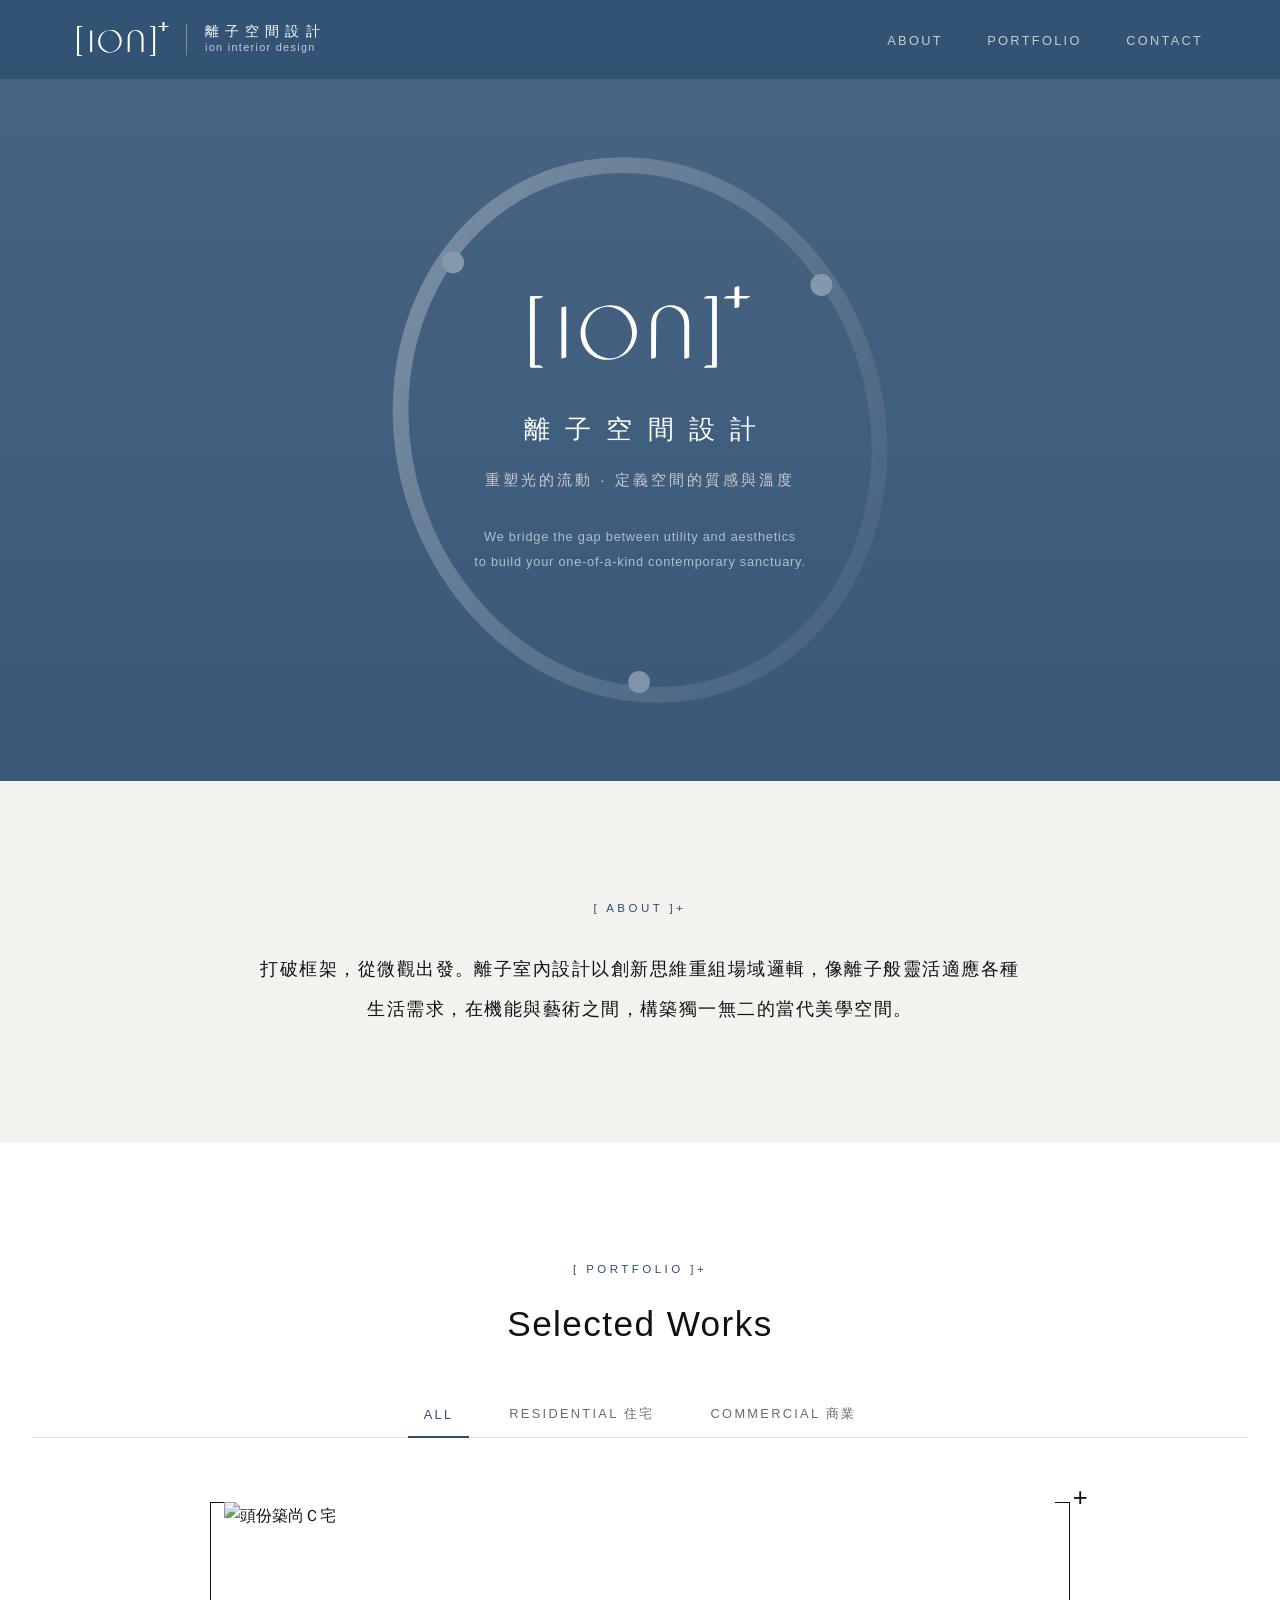
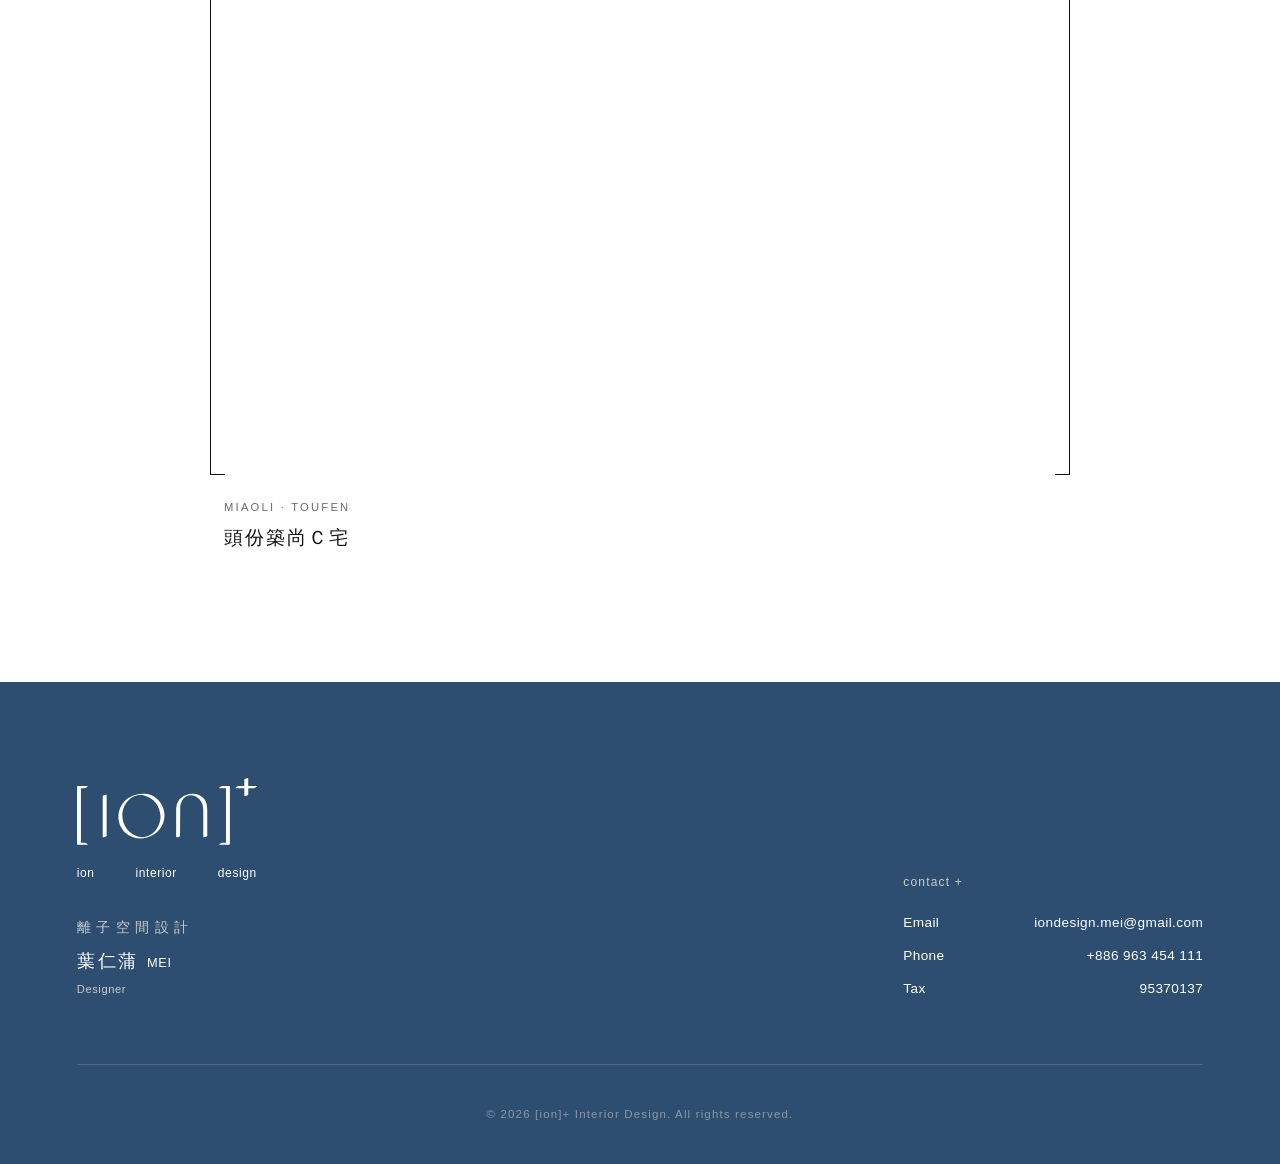
==== commit 0d383eb2: "Add files via upload" ====
--- a/index.html
+++ b/index.html
@@ -83,83 +83,43 @@
     <!-- Gallery Grid -->
     <div class="portfolio-grid">
 
-      <!-- 作品 1 -->
+      <!-- 作品：頭份築尚Ｃ宅（圖片放在 images/toufen-c/） -->
       <article class="portfolio-card filter-item residential">
-        <a href="#contact" class="card-link">
+        <a href="images/toufen-c/1.jpg" class="card-link" data-gallery="toufen-c" aria-label="瀏覽「頭份築尚Ｃ宅」作品相簿">
           <div class="card-image">
-            <img src="https://picsum.photos/900/600?random=1" alt="極簡光影宅" loading="lazy" width="900" height="600">
+            <img src="images/toufen-c/1.jpg" alt="頭份築尚Ｃ宅" loading="lazy" width="900" height="600">
             <span class="card-plus" aria-hidden="true">+</span>
           </div>
           <div class="card-info">
-            <span class="location">TAIPEI · 35 坪</span>
-            <h3 class="title">極簡光影宅</h3>
+            <span class="location">MIAOLI · TOUFEN</span>
+            <h3 class="title">頭份築尚Ｃ宅</h3>
             <span class="more-btn">VIEW PROJECT →</span>
           </div>
         </a>
+        <!-- 相簿圖片清單：新增或刪除照片只要改這裡 -->
+        <template class="gallery-images">
+          <img src="images/toufen-c/1.jpg" alt="頭份築尚Ｃ宅 1">
+          <img src="images/toufen-c/2.jpg" alt="頭份築尚Ｃ宅 2">
+          <img src="images/toufen-c/3.jpg" alt="頭份築尚Ｃ宅 3">
+          <img src="images/toufen-c/4.jpg" alt="頭份築尚Ｃ宅 4">
+          <img src="images/toufen-c/5.jpg" alt="頭份築尚Ｃ宅 5">
+          <img src="images/toufen-c/6.jpg" alt="頭份築尚Ｃ宅 6">
+        </template>
       </article>
 
-      <!-- 作品 2 -->
-      <article class="portfolio-card filter-item residential">
-        <a href="#contact" class="card-link">
-          <div class="card-image">
-            <img src="https://picsum.photos/900/600?random=2" alt="靜寂之境" loading="lazy" width="900" height="600">
-            <span class="card-plus" aria-hidden="true">+</span>
-          </div>
-          <div class="card-info">
-            <span class="location">NEW TAIPEI · 42 坪</span>
-            <h3 class="title">靜寂之境</h3>
-            <span class="more-btn">VIEW PROJECT →</span>
-          </div>
-        </a>
-      </article>
-
-      <!-- 作品 3 -->
-      <article class="portfolio-card filter-item commercial">
-        <a href="#contact" class="card-link">
-          <div class="card-image">
-            <img src="https://picsum.photos/900/600?random=3" alt="Urban Roast Cafe" loading="lazy" width="900" height="600">
-            <span class="card-plus" aria-hidden="true">+</span>
-          </div>
-          <div class="card-info">
-            <span class="location">TAICHUNG · 50 坪</span>
-            <h3 class="title">Urban Roast Cafe</h3>
-            <span class="more-btn">VIEW PROJECT →</span>
-          </div>
-        </a>
-      </article>
-
-      <!-- 作品 4 -->
-      <article class="portfolio-card filter-item residential">
-        <a href="#contact" class="card-link">
-          <div class="card-image">
-            <img src="https://picsum.photos/900/600?random=4" alt="光流與木質的私邸" loading="lazy" width="900" height="600">
-            <span class="card-plus" aria-hidden="true">+</span>
-          </div>
-          <div class="card-info">
-            <span class="location">TAOYUAN · 55 坪</span>
-            <h3 class="title">光流與木質私邸</h3>
-            <span class="more-btn">VIEW PROJECT →</span>
-          </div>
-        </a>
-      </article>
-
-      <!-- 作品 5 -->
-      <article class="portfolio-card filter-item commercial">
-        <a href="#contact" class="card-link">
-          <div class="card-image">
-            <img src="https://picsum.photos/900/600?random=5" alt="AURA 藝廊工作室" loading="lazy" width="900" height="600">
-            <span class="card-plus" aria-hidden="true">+</span>
-          </div>
-          <div class="card-info">
-            <span class="location">TAIPEI · 30 坪</span>
-            <h3 class="title">AURA 藝廊工作室</h3>
-            <span class="more-btn">VIEW PROJECT →</span>
-          </div>
-        </a>
-      </article>
-
     </div>
   </section>
+
+  <!-- Lightbox 相簿 -->
+  <div class="lightbox" id="lightbox" role="dialog" aria-modal="true" aria-label="作品相簿" hidden>
+    <button class="lb-close" type="button" aria-label="關閉">×</button>
+    <button class="lb-prev" type="button" aria-label="上一張">‹</button>
+    <figure class="lb-figure">
+      <img class="lb-img" src="" alt="">
+      <figcaption class="lb-caption"><span class="lb-title"></span><span class="lb-count"></span></figcaption>
+    </figure>
+    <button class="lb-next" type="button" aria-label="下一張">›</button>
+  </div>
 
   <!-- Footer / Contact Section（參考名片設計） -->
   <footer id="contact">
@@ -214,6 +174,72 @@
         }
       }
     }
+    // ---------- Lightbox 相簿 ----------
+    (function () {
+      const lb = document.getElementById("lightbox");
+      const img = lb.querySelector(".lb-img");
+      const titleEl = lb.querySelector(".lb-title");
+      const countEl = lb.querySelector(".lb-count");
+      let images = [], index = 0, title = "", lastFocus = null;
+
+      function show(i) {
+        index = (i + images.length) % images.length;
+        img.src = images[index].src;
+        img.alt = images[index].alt;
+        titleEl.textContent = title;
+        countEl.textContent = (index + 1) + " / " + images.length;
+      }
+
+      function open(card) {
+        const tpl = card.querySelector("template.gallery-images");
+        if (!tpl) return false;
+        images = [...tpl.content.querySelectorAll("img")].map(el => ({
+          src: el.getAttribute("src"), alt: el.getAttribute("alt") || ""
+        }));
+        if (!images.length) return false;
+        title = card.querySelector(".title").textContent;
+        lastFocus = document.activeElement;
+        lb.hidden = false;
+        document.body.style.overflow = "hidden";
+        show(0);
+        lb.querySelector(".lb-close").focus();
+        return true;
+      }
+
+      function close() {
+        lb.hidden = true;
+        document.body.style.overflow = "";
+        if (lastFocus) lastFocus.focus();
+      }
+
+      document.querySelectorAll(".card-link[data-gallery]").forEach(link => {
+        link.addEventListener("click", e => {
+          if (open(link.closest(".portfolio-card"))) e.preventDefault();
+        });
+      });
+
+      lb.querySelector(".lb-close").addEventListener("click", close);
+      lb.querySelector(".lb-prev").addEventListener("click", () => show(index - 1));
+      lb.querySelector(".lb-next").addEventListener("click", () => show(index + 1));
+      lb.addEventListener("click", e => { if (e.target === lb) close(); });
+
+      document.addEventListener("keydown", e => {
+        if (lb.hidden) return;
+        if (e.key === "Escape") close();
+        else if (e.key === "ArrowLeft") show(index - 1);
+        else if (e.key === "ArrowRight") show(index + 1);
+      });
+
+      // 手機左右滑動切換
+      let startX = null;
+      lb.addEventListener("touchstart", e => { startX = e.touches[0].clientX; }, { passive: true });
+      lb.addEventListener("touchend", e => {
+        if (startX === null) return;
+        const dx = e.changedTouches[0].clientX - startX;
+        if (Math.abs(dx) > 50) show(index + (dx < 0 ? 1 : -1));
+        startX = null;
+      });
+    })();
   </script>
 
 </body>
--- a/style.css
+++ b/style.css
@@ -1,10 +1,45 @@
-/* Color Palette */
+/* ===========================================
+   [ion]+ 離子空間設計 — Brand Color Palette
+   色票依品牌規範（ion 離子設計_final_OL.ai）
+   =========================================== */
 :root {
-  --primary-navy: #1b2836;       /* 深藍主色 */
-  --accent-silver: #e5e8ec;      /* 銀白輔助色 */
-  --text-dark: #232d37;
-  --bg-light: #fafafa;
-  --border-light: #eaeaea;
+  --black: #000000;
+  --white: #FFFFFF;
+  --grey: #CACACA;
+  --midnight-blue: #2D4E70;  /* 規範 HEX；RGB 標示 45,28,112 與此不符，待確認 */
+  --marble-grey: #B9B6AD;    /* 規範 HEX 少一位，依 RGB 185,182,173 換算，待確認 */
+  --silver: linear-gradient(135deg, #FFFFFF 0%, #CACACA 45%, #4A4A4A 100%);
+
+  --text-dark: #111111;
+  --text-muted: #6B6B6B;
+  --bg-light: #FFFFFF;
+  --bg-stone: #F3F2EF;       /* marble grey 的淡化底色 */
+  --border-light: #E3E2DE;
+
+  --font-en-title: "Space Grotesk", "Taipei Sans TC", "Noto Sans TC", sans-serif;
+  --font-en-body: "Poppins", "Taipei Sans TC", "Noto Sans TC", sans-serif;
+  --font-zh: "Taipei Sans TC", "Noto Sans TC", sans-serif;
+}
+
+/* 台北黑體：Google Fonts 未提供，若將字型檔放到 assets/fonts/ 即會自動套用；
+   未放置時以 Noto Sans TC 代替。 */
+@font-face {
+  font-family: "Taipei Sans TC";
+  src: url("assets/fonts/TaipeiSansTCBeta-Light.woff2") format("woff2");
+  font-weight: 300;
+  font-display: swap;
+}
+@font-face {
+  font-family: "Taipei Sans TC";
+  src: url("assets/fonts/TaipeiSansTCBeta-Regular.woff2") format("woff2");
+  font-weight: 400;
+  font-display: swap;
+}
+@font-face {
+  font-family: "Taipei Sans TC";
+  src: url("assets/fonts/TaipeiSansTCBeta-Bold.woff2") format("woff2");
+  font-weight: 700;
+  font-display: swap;
 }
 
 * {
@@ -13,201 +48,373 @@
   padding: 0;
 }
 
+html {
+  scroll-behavior: smooth;
+}
+
 body {
-  font-family: -apple-system, BlinkMacSystemFont, "Segoe UI", Roboto, "Helvetica Neue", Arial, sans-serif;
+  font-family: var(--font-en-body);
+  font-weight: 300;
   color: var(--text-dark);
   background-color: var(--bg-light);
-  line-height: 1.6;
-}
-
-/* Navbar */
+  line-height: 1.7;
+  -webkit-font-smoothing: antialiased;
+}
+
+/* ---------- Navbar ---------- */
 .navbar {
   display: flex;
   justify-content: space-between;
   align-items: center;
-  padding: 1.8rem 6%;
-  background: var(--primary-navy);
+  padding: 1.4rem 6%;
+  background: rgba(45, 78, 112, 0.97);
   position: sticky;
   top: 0;
   z-index: 100;
-  box-shadow: 0 2px 12px rgba(0, 0, 0, 0.1);
-}
-
-.logo a {
-  font-size: 1.4rem;
-  font-weight: 600;
-  letter-spacing: 2.5px;
-  color: #ffffff;
+  backdrop-filter: blur(6px);
+}
+
+.logo {
+  display: flex;
+  align-items: center;
+  gap: 1.1rem;
+  color: var(--white);
   text-decoration: none;
+}
+
+.logo-mark {
+  width: 92px;
+  height: 34px;
+  color: var(--white);
+}
+
+.logo-text {
+  display: flex;
+  flex-direction: column;
+  line-height: 1.25;
+  padding-left: 1.1rem;
+  border-left: 1px solid rgba(255, 255, 255, 0.35);
+}
+
+.logo-zh {
+  font-family: var(--font-zh);
+  font-size: 0.85rem;
+  letter-spacing: 0.45em;
+}
+
+.logo-en {
+  font-family: var(--font-en-title);
+  font-size: 0.68rem;
+  letter-spacing: 0.12em;
+  color: var(--grey);
 }
 
 .navbar nav a {
   margin-left: 2.5rem;
   text-decoration: none;
-  color: var(--accent-silver);
-  font-size: 0.85rem;
-  letter-spacing: 1.5px;
-  transition: opacity 0.3s;
+  font-family: var(--font-en-title);
+  color: var(--grey);
+  font-size: 0.8rem;
+  letter-spacing: 0.18em;
+  transition: color 0.3s;
 }
 
 .navbar nav a:hover {
-  opacity: 0.7;
-}
-
-/* Hero Section */
+  color: var(--white);
+}
+
+/* ---------- Hero ---------- */
 .hero {
-  height: 50vh;
-  background: linear-gradient(rgba(27, 40, 54, 0.85), rgba(27, 40, 54, 0.92)),
-              url('https://picsum.photos/1600/900?random=10') center/cover no-repeat;
+  position: relative;
+  min-height: 78vh;
+  background:
+    linear-gradient(rgba(45, 78, 112, 0.88), rgba(45, 78, 112, 0.94)),
+    url('https://picsum.photos/1600/900?random=10') center/cover no-repeat;
   display: flex;
   justify-content: center;
   align-items: center;
   text-align: center;
-  color: #ffffff;
-  padding: 0 1rem;
+  color: var(--white);
+  padding: 6rem 1.5rem;
+  overflow: hidden;
+}
+
+.hero-ring {
+  position: absolute;
+  width: min(70vh, 80vw);
+  height: min(70vh, 80vw);
+  top: 50%;
+  left: 50%;
+  transform: translate(-50%, -50%) rotate(-18deg);
+  opacity: 0.35;
+  animation: ring-spin 60s linear infinite;
+  pointer-events: none;
+}
+
+@keyframes ring-spin {
+  from { transform: translate(-50%, -50%) rotate(-18deg); }
+  to   { transform: translate(-50%, -50%) rotate(342deg); }
+}
+
+@media (prefers-reduced-motion: reduce) {
+  .hero-ring { animation: none; }
+}
+
+.hero-content {
+  position: relative;
+  z-index: 1;
+}
+
+.hero-mark {
+  width: 220px;
+  height: 82px;
+  color: var(--white);
+  margin-bottom: 2rem;
 }
 
 .hero h1 {
+  font-family: var(--font-zh);
+  font-size: 1.6rem;
+  font-weight: 300;
+  letter-spacing: 0.6em;
+  margin-right: -0.6em; /* 抵銷字距造成的不置中 */
+  margin-bottom: 1rem;
+}
+
+.hero .subtitle {
+  font-family: var(--font-zh);
+  font-size: 0.95rem;
+  color: var(--grey);
+  letter-spacing: 0.2em;
+  margin-bottom: 2rem;
+}
+
+.hero .tagline {
+  font-family: var(--font-en-body);
+  font-size: 0.8rem;
+  color: rgba(255, 255, 255, 0.6);
+  letter-spacing: 0.06em;
+  line-height: 1.9;
+}
+
+/* ---------- Section Labels ---------- */
+.section-label {
+  display: inline-block;
+  font-family: var(--font-en-title);
+  font-size: 0.72rem;
+  font-weight: 500;
+  letter-spacing: 0.3em;
+  color: var(--midnight-blue);
+}
+
+.section-label::before {
+  content: "[ ";
+}
+
+.section-label::after {
+  content: " ]+";
+}
+
+/* ---------- About ---------- */
+.about {
+  background: var(--bg-stone);
+  padding: 7rem 6%;
+}
+
+.about-inner {
+  max-width: 760px;
+  margin: 0 auto;
+  text-align: center;
+}
+
+.about-text {
+  margin-top: 1.8rem;
+  font-family: var(--font-zh);
+  font-size: 1.15rem;
+  font-weight: 300;
+  line-height: 2.2;
+  letter-spacing: 0.08em;
+  color: var(--text-dark);
+}
+
+/* ---------- Portfolio ---------- */
+.portfolio-container {
+  max-width: 1300px;
+  margin: 7rem auto 8rem;
+  padding: 0 2rem;
+}
+
+.section-head {
+  text-align: center;
+  margin-bottom: 2.5rem;
+}
+
+.section-head h2 {
+  margin-top: 0.8rem;
+  font-family: var(--font-en-title);
   font-size: 2.2rem;
   font-weight: 300;
-  letter-spacing: 3px;
-  margin-bottom: 0.8rem;
-}
-
-.hero .subtitle {
-  font-size: 0.95rem;
-  color: var(--accent-silver);
-  letter-spacing: 1.5px;
-  font-weight: 300;
-}
-
-/* Category Filter Menu */
-.portfolio-container {
-  max-width: 1300px;
-  margin: 3rem auto 6rem;
-  padding: 0 2rem;
+  letter-spacing: 0.04em;
 }
 
 .filter-menu {
   display: flex;
   justify-content: center;
-  gap: 2rem;
-  margin-bottom: 3.5rem;
+  flex-wrap: wrap;
+  gap: 1.5rem;
+  margin-bottom: 4rem;
   border-bottom: 1px solid var(--border-light);
-  padding-bottom: 1rem;
 }
 
 .filter-btn {
   background: none;
   border: none;
-  font-size: 0.85rem;
-  letter-spacing: 2px;
-  color: #888888;
+  border-bottom: 2px solid transparent;
+  margin-bottom: -1px;
+  font-family: var(--font-en-title);
+  font-size: 0.8rem;
+  letter-spacing: 0.18em;
+  color: var(--text-muted);
   cursor: pointer;
-  padding: 0.5rem 1rem;
-  transition: color 0.3s, border-bottom 0.3s;
+  padding: 0.8rem 1rem;
+  transition: color 0.3s, border-color 0.3s;
 }
 
 .filter-btn:hover,
 .filter-btn.active {
-  color: var(--primary-navy);
-  font-weight: 600;
-  border-bottom: 2px solid var(--primary-navy);
-}
-
-/* Gallery Grid */
+  color: var(--midnight-blue);
+  border-bottom-color: var(--midnight-blue);
+}
+
 .portfolio-grid {
   display: grid;
   grid-template-columns: repeat(auto-fill, minmax(360px, 1fr));
-  gap: 2rem;
+  gap: 4rem 3rem;
+}
+
+/* 只有一件作品時置中放大，作品增加後自動回到多欄排列 */
+.portfolio-grid:has(> .portfolio-card:only-child) {
+  grid-template-columns: minmax(0, 860px);
+  justify-content: center;
 }
 
 .portfolio-card {
   position: relative;
-  overflow: hidden;
-  background: #000;
 }
 
 .card-link {
   text-decoration: none;
+  color: inherit;
   display: block;
 }
 
+/* 品牌元素：方括號框住影像，右上角「+」 */
 .card-image {
   position: relative;
   width: 100%;
-  height: 280px;
-  overflow: hidden;
+  aspect-ratio: 3 / 2;
+  padding: 0 14px;
+}
+
+.card-image::before,
+.card-image::after {
+  content: "";
+  position: absolute;
+  top: 0;
+  bottom: 0;
+  width: 14px;
+  border: 1.5px solid var(--text-dark);
+  transition: border-color 0.4s;
+}
+
+.card-image::before {
+  left: 0;
+  border-right: none;
+}
+
+.card-image::after {
+  right: 0;
+  border-left: none;
 }
 
 .card-image img {
   width: 100%;
   height: 100%;
   object-fit: cover;
-  transition: transform 0.6s cubic-bezier(0.25, 1, 0.5, 1), opacity 0.6s;
   display: block;
-}
-
-/* Hover Effect: 圖片滑入放大並加上薄遮罩，浮現作品資訊 */
-.card-overlay {
+  filter: saturate(0.85);
+  transition: filter 0.6s, transform 0.8s cubic-bezier(0.25, 1, 0.5, 1);
+}
+
+.card-plus {
   position: absolute;
-  top: 0;
-  left: 0;
-  width: 100%;
-  height: 100%;
-  background: rgba(27, 40, 54, 0.82);
-  display: flex;
-  flex-direction: column;
-  justify-content: center;
-  align-items: center;
-  color: #ffffff;
+  top: -1.1rem;
+  right: -1.1rem;
+  font-family: var(--font-en-title);
+  font-size: 1.6rem;
+  font-weight: 300;
+  line-height: 1;
+  color: var(--text-dark);
+  transition: transform 0.4s, color 0.4s;
+}
+
+.portfolio-card:hover .card-image img {
+  filter: saturate(1);
+}
+
+.portfolio-card:hover .card-image::before,
+.portfolio-card:hover .card-image::after {
+  border-color: var(--midnight-blue);
+}
+
+.portfolio-card:hover .card-plus {
+  color: var(--midnight-blue);
+  transform: rotate(90deg);
+}
+
+.card-info {
+  padding: 1.4rem 14px 0;
+  display: grid;
+  grid-template-columns: 1fr auto;
+  align-items: end;
+  row-gap: 0.3rem;
+}
+
+.card-info .location {
+  grid-column: 1 / -1;
+  font-family: var(--font-en-title);
+  font-size: 0.7rem;
+  letter-spacing: 0.2em;
+  color: var(--text-muted);
+}
+
+.card-info .title {
+  font-family: var(--font-zh);
+  font-size: 1.2rem;
+  font-weight: 400;
+  letter-spacing: 0.1em;
+}
+
+.card-info .more-btn {
+  font-family: var(--font-en-title);
+  font-size: 0.7rem;
+  letter-spacing: 0.15em;
+  color: var(--midnight-blue);
   opacity: 0;
-  transition: opacity 0.4s ease;
-  padding: 1.5rem;
-  text-align: center;
-}
-
-.portfolio-card:hover img {
-  transform: scale(1.08);
-  opacity: 0.6;
-}
-
-.portfolio-card:hover .card-overlay {
+  transform: translateX(-6px);
+  transition: opacity 0.4s, transform 0.4s;
+}
+
+.portfolio-card:hover .more-btn {
   opacity: 1;
-}
-
-.card-overlay .location {
-  font-size: 0.75rem;
-  letter-spacing: 2px;
-  color: var(--accent-silver);
-  margin-bottom: 0.5rem;
-}
-
-.card-overlay .title {
-  font-size: 1.3rem;
-  font-weight: 400;
-  letter-spacing: 1.5px;
-  margin-bottom: 1rem;
-}
-
-.card-overlay .more-btn {
-  font-size: 0.75rem;
-  letter-spacing: 1.5px;
-  border: 1px solid rgba(255, 255, 255, 0.6);
-  padding: 0.4rem 1rem;
-  transition: background 0.3s, color 0.3s;
-}
-
-.portfolio-card:hover .more-btn:hover {
-  background: #ffffff;
-  color: var(--primary-navy);
-}
-
-/* Footer Section */
+  transform: translateX(0);
+}
+
+/* ---------- Footer（參考名片：深藍底、銀色字） ---------- */
 footer {
-  background-color: var(--primary-navy);
-  color: var(--accent-silver);
-  padding: 5rem 6% 2.5rem;
+  background-color: var(--midnight-blue);
+  color: var(--grey);
+  padding: 6rem 6% 2.5rem;
 }
 
 .footer-container {
@@ -215,81 +422,255 @@
   margin: 0 auto;
   display: flex;
   justify-content: space-between;
+  align-items: flex-end;
   flex-wrap: wrap;
   gap: 3rem;
   padding-bottom: 4rem;
-  border-bottom: 1px solid rgba(255, 255, 255, 0.1);
-}
-
-.footer-brand h2 {
-  font-size: 1.5rem;
-  font-weight: 500;
-  letter-spacing: 2px;
-  color: #ffffff;
-  margin-bottom: 0.5rem;
+  border-bottom: 1px solid rgba(255, 255, 255, 0.15);
+}
+
+.footer-mark {
+  width: 180px;
+  height: 67px;
+  color: var(--white);
+}
+
+.footer-en {
+  display: flex;
+  justify-content: space-between;
+  width: 180px;
+  margin: 0.6rem 0 2rem;
+  font-family: var(--font-en-title);
+  font-size: 0.75rem;
+  letter-spacing: 0.05em;
+  color: var(--white);
 }
 
 .footer-brand .company-name {
-  font-size: 1.05rem;
-  letter-spacing: 1px;
-  margin-bottom: 0.25rem;
+  font-family: var(--font-zh);
+  font-size: 0.85rem;
+  letter-spacing: 0.4em;
+  margin-bottom: 0.6rem;
 }
 
 .footer-brand .designer {
-  font-size: 0.9rem;
-  color: #9aa8b6;
+  font-family: var(--font-zh);
+  font-size: 1.15rem;
+  color: var(--white);
+  letter-spacing: 0.15em;
+  line-height: 1.4;
+}
+
+.footer-brand .designer span {
+  font-family: var(--font-en-title);
+  font-size: 0.8rem;
+  letter-spacing: 0.05em;
+}
+
+.footer-brand .designer small {
+  font-family: var(--font-en-title);
+  font-size: 0.7rem;
+  letter-spacing: 0.05em;
+  color: var(--grey);
 }
 
 .footer-contact {
   display: flex;
   flex-direction: column;
-  gap: 1.2rem;
+  gap: 0.6rem;
+  min-width: 300px;
+}
+
+.contact-title {
+  font-family: var(--font-en-title);
+  font-size: 0.75rem;
+  letter-spacing: 0.1em;
+  color: var(--grey);
+  margin-bottom: 0.6rem;
 }
 
 .contact-item {
   display: flex;
-  flex-direction: column;
+  justify-content: space-between;
+  gap: 2rem;
+  font-family: var(--font-en-title);
 }
 
 .contact-item .label {
-  font-size: 0.7rem;
-  letter-spacing: 2px;
-  color: #8899a6;
-  margin-bottom: 0.2rem;
+  font-size: 0.85rem;
+  color: var(--white);
 }
 
 .contact-item a,
 .contact-item span {
-  color: #ffffff;
+  color: var(--white);
   text-decoration: none;
-  font-size: 0.95rem;
-  letter-spacing: 0.5px;
+  font-size: 0.85rem;
+  letter-spacing: 0.03em;
 }
 
 .contact-item a:hover {
-  opacity: 0.8;
+  color: var(--grey);
 }
 
 .copyright {
   text-align: center;
-  font-size: 0.8rem;
-  color: #6c7a89;
+  font-family: var(--font-en-title);
+  font-size: 0.72rem;
+  letter-spacing: 0.1em;
+  color: rgba(202, 202, 202, 0.6);
   margin-top: 2.5rem;
 }
 
-/* Responsive Design */
+/* ---------- Responsive ---------- */
 @media (max-width: 768px) {
   .navbar {
-    padding: 1.2rem 5%;
+    padding: 1rem 5%;
+  }
+  .logo-text {
+    display: none;
+  }
+  .logo-mark {
+    width: 76px;
+    height: 28px;
   }
   .navbar nav a {
-    margin-left: 1rem;
+    margin-left: 1.1rem;
+    font-size: 0.72rem;
+  }
+  .hero {
+    min-height: 70vh;
+  }
+  .hero-mark {
+    width: 170px;
+    height: 63px;
+  }
+  .hero h1 {
+    font-size: 1.3rem;
+    letter-spacing: 0.4em;
+    margin-right: -0.4em;
+  }
+  .about {
+    padding: 5rem 6%;
+  }
+  .about-text {
+    font-size: 1rem;
+  }
+  .portfolio-container {
+    margin: 5rem auto 6rem;
+    padding: 0 1.25rem;
   }
   .portfolio-grid {
     grid-template-columns: 1fr;
+    gap: 3.5rem;
+  }
+  .card-info .more-btn {
+    opacity: 1;
+    transform: none;
   }
   .footer-container {
     flex-direction: column;
-    gap: 2rem;
-  }
-}
+    align-items: flex-start;
+  }
+  .footer-contact {
+    min-width: 0;
+    width: 100%;
+  }
+}
+
+/* ---------- Lightbox 相簿 ---------- */
+.lightbox {
+  position: fixed;
+  inset: 0;
+  z-index: 200;
+  background: rgba(17, 17, 17, 0.97);
+  display: flex;
+  align-items: center;
+  justify-content: center;
+  padding: 3rem 4.5rem;
+}
+
+.lightbox[hidden] {
+  display: none;
+}
+
+.lb-figure {
+  max-width: 100%;
+  max-height: 100%;
+  display: flex;
+  flex-direction: column;
+  align-items: center;
+}
+
+.lb-img {
+  max-width: 100%;
+  max-height: calc(100vh - 9rem);
+  object-fit: contain;
+  display: block;
+}
+
+.lb-caption {
+  margin-top: 1.2rem;
+  display: flex;
+  gap: 1.5rem;
+  color: var(--grey);
+  font-family: var(--font-zh);
+  font-size: 0.85rem;
+  letter-spacing: 0.15em;
+}
+
+.lb-count {
+  font-family: var(--font-en-title);
+  letter-spacing: 0.1em;
+}
+
+.lb-close,
+.lb-prev,
+.lb-next {
+  position: absolute;
+  background: none;
+  border: none;
+  color: var(--white);
+  font-family: var(--font-en-title);
+  font-weight: 300;
+  cursor: pointer;
+  line-height: 1;
+  opacity: 0.7;
+  transition: opacity 0.3s;
+}
+
+.lb-close:hover,
+.lb-prev:hover,
+.lb-next:hover {
+  opacity: 1;
+}
+
+.lb-close {
+  top: 1.2rem;
+  right: 1.6rem;
+  font-size: 2.2rem;
+}
+
+.lb-prev,
+.lb-next {
+  top: 50%;
+  transform: translateY(-50%);
+  font-size: 3rem;
+  padding: 1rem;
+}
+
+.lb-prev { left: 0.8rem; }
+.lb-next { right: 0.8rem; }
+
+@media (max-width: 768px) {
+  .lightbox {
+    padding: 3.5rem 0.75rem;
+  }
+  .lb-prev,
+  .lb-next {
+    top: auto;
+    bottom: 0.4rem;
+    transform: none;
+    font-size: 2.4rem;
+  }
+}
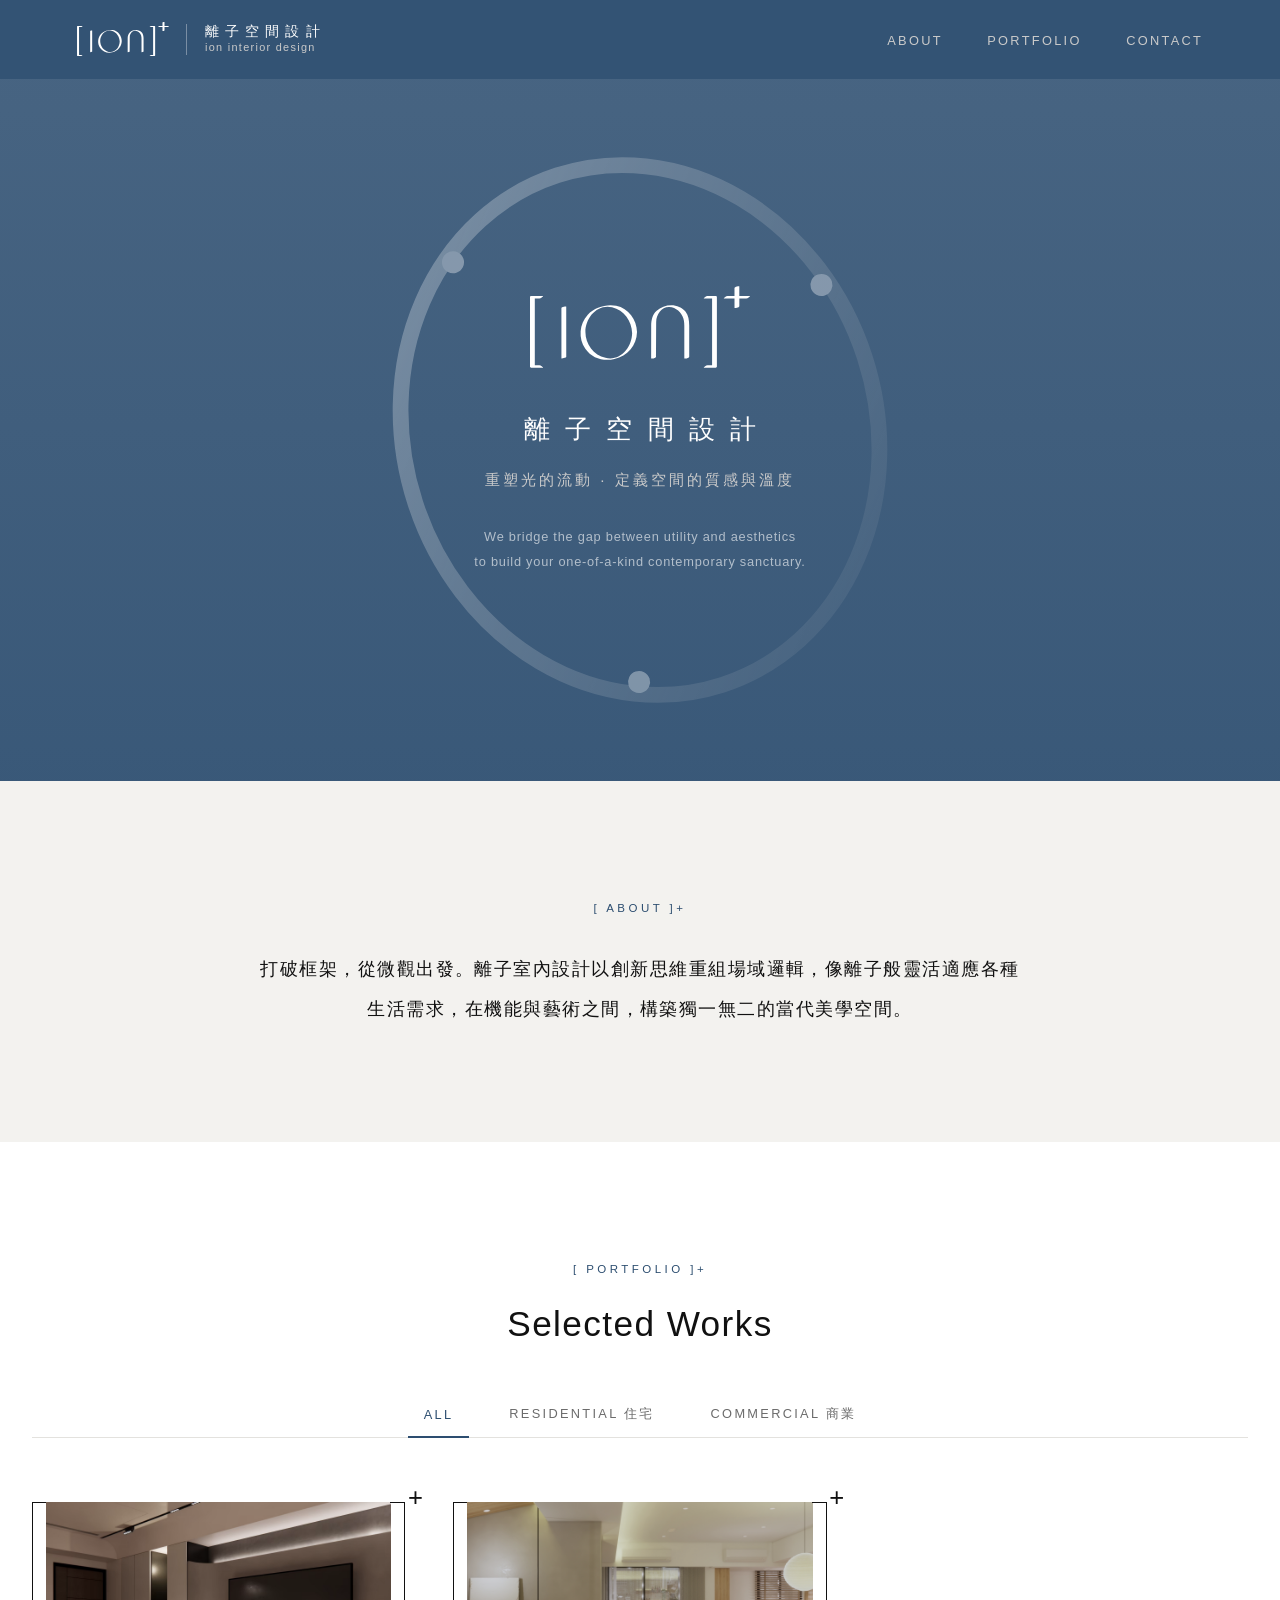
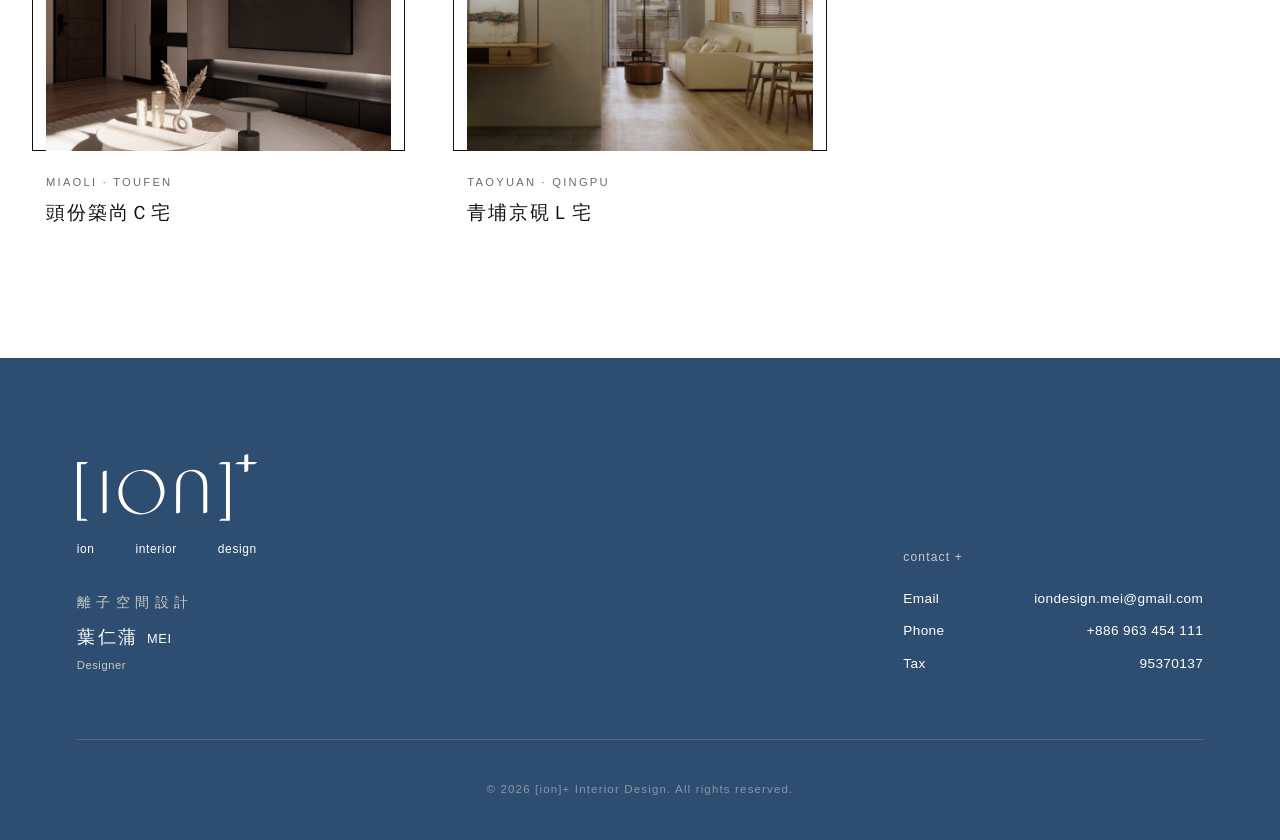
==== commit e1817a59: "Add files via upload" ====
--- a/index.html
+++ b/index.html
@@ -85,7 +85,7 @@
 
       <!-- 作品：頭份築尚Ｃ宅（圖片放在 images/toufen-c/） -->
       <article class="portfolio-card filter-item residential">
-        <a href="images/toufen-c/1.jpg" class="card-link" data-gallery="toufen-c" aria-label="瀏覽「頭份築尚Ｃ宅」作品相簿">
+        <a href="toufen-c.html" class="card-link">
           <div class="card-image">
             <img src="images/toufen-c/1.jpg" alt="頭份築尚Ｃ宅" loading="lazy" width="900" height="600">
             <span class="card-plus" aria-hidden="true">+</span>
@@ -96,30 +96,25 @@
             <span class="more-btn">VIEW PROJECT →</span>
           </div>
         </a>
-        <!-- 相簿圖片清單：新增或刪除照片只要改這裡 -->
-        <template class="gallery-images">
-          <img src="images/toufen-c/1.jpg" alt="頭份築尚Ｃ宅 1">
-          <img src="images/toufen-c/2.jpg" alt="頭份築尚Ｃ宅 2">
-          <img src="images/toufen-c/3.jpg" alt="頭份築尚Ｃ宅 3">
-          <img src="images/toufen-c/4.jpg" alt="頭份築尚Ｃ宅 4">
-          <img src="images/toufen-c/5.jpg" alt="頭份築尚Ｃ宅 5">
-          <img src="images/toufen-c/6.jpg" alt="頭份築尚Ｃ宅 6">
-        </template>
+      </article>
+
+      <!-- 作品：青埔京硯Ｌ宅（圖片放在 images/qingpu-l/） -->
+      <article class="portfolio-card filter-item residential">
+        <a href="qingpu-l.html" class="card-link">
+          <div class="card-image">
+            <img src="images/qingpu-l/1.jpg" alt="青埔京硯Ｌ宅" loading="lazy" width="900" height="600">
+            <span class="card-plus" aria-hidden="true">+</span>
+          </div>
+          <div class="card-info">
+            <span class="location">TAOYUAN · QINGPU</span>
+            <h3 class="title">青埔京硯Ｌ宅</h3>
+            <span class="more-btn">VIEW PROJECT →</span>
+          </div>
+        </a>
       </article>
 
     </div>
   </section>
-
-  <!-- Lightbox 相簿 -->
-  <div class="lightbox" id="lightbox" role="dialog" aria-modal="true" aria-label="作品相簿" hidden>
-    <button class="lb-close" type="button" aria-label="關閉">×</button>
-    <button class="lb-prev" type="button" aria-label="上一張">‹</button>
-    <figure class="lb-figure">
-      <img class="lb-img" src="" alt="">
-      <figcaption class="lb-caption"><span class="lb-title"></span><span class="lb-count"></span></figcaption>
-    </figure>
-    <button class="lb-next" type="button" aria-label="下一張">›</button>
-  </div>
 
   <!-- Footer / Contact Section（參考名片設計） -->
   <footer id="contact">
@@ -174,72 +169,6 @@
         }
       }
     }
-    // ---------- Lightbox 相簿 ----------
-    (function () {
-      const lb = document.getElementById("lightbox");
-      const img = lb.querySelector(".lb-img");
-      const titleEl = lb.querySelector(".lb-title");
-      const countEl = lb.querySelector(".lb-count");
-      let images = [], index = 0, title = "", lastFocus = null;
-
-      function show(i) {
-        index = (i + images.length) % images.length;
-        img.src = images[index].src;
-        img.alt = images[index].alt;
-        titleEl.textContent = title;
-        countEl.textContent = (index + 1) + " / " + images.length;
-      }
-
-      function open(card) {
-        const tpl = card.querySelector("template.gallery-images");
-        if (!tpl) return false;
-        images = [...tpl.content.querySelectorAll("img")].map(el => ({
-          src: el.getAttribute("src"), alt: el.getAttribute("alt") || ""
-        }));
-        if (!images.length) return false;
-        title = card.querySelector(".title").textContent;
-        lastFocus = document.activeElement;
-        lb.hidden = false;
-        document.body.style.overflow = "hidden";
-        show(0);
-        lb.querySelector(".lb-close").focus();
-        return true;
-      }
-
-      function close() {
-        lb.hidden = true;
-        document.body.style.overflow = "";
-        if (lastFocus) lastFocus.focus();
-      }
-
-      document.querySelectorAll(".card-link[data-gallery]").forEach(link => {
-        link.addEventListener("click", e => {
-          if (open(link.closest(".portfolio-card"))) e.preventDefault();
-        });
-      });
-
-      lb.querySelector(".lb-close").addEventListener("click", close);
-      lb.querySelector(".lb-prev").addEventListener("click", () => show(index - 1));
-      lb.querySelector(".lb-next").addEventListener("click", () => show(index + 1));
-      lb.addEventListener("click", e => { if (e.target === lb) close(); });
-
-      document.addEventListener("keydown", e => {
-        if (lb.hidden) return;
-        if (e.key === "Escape") close();
-        else if (e.key === "ArrowLeft") show(index - 1);
-        else if (e.key === "ArrowRight") show(index + 1);
-      });
-
-      // 手機左右滑動切換
-      let startX = null;
-      lb.addEventListener("touchstart", e => { startX = e.touches[0].clientX; }, { passive: true });
-      lb.addEventListener("touchend", e => {
-        if (startX === null) return;
-        const dx = e.changedTouches[0].clientX - startX;
-        if (Math.abs(dx) > 50) show(index + (dx < 0 ? 1 : -1));
-        startX = null;
-      });
-    })();
   </script>
 
 </body>
--- a/style.css
+++ b/style.css
@@ -578,99 +578,75 @@
   }
 }
 
-/* ---------- Lightbox 相簿 ---------- */
-.lightbox {
-  position: fixed;
-  inset: 0;
-  z-index: 200;
-  background: rgba(17, 17, 17, 0.97);
-  display: flex;
-  align-items: center;
-  justify-content: center;
-  padding: 3rem 4.5rem;
-}
-
-.lightbox[hidden] {
-  display: none;
-}
-
-.lb-figure {
-  max-width: 100%;
-  max-height: 100%;
+/* ---------- 作品內頁（參考 Horizon：大圖由上往下，滿版與並排交替） ---------- */
+.project-gallery {
+  max-width: 1200px;
+  margin: 5rem auto 7rem;
+  padding: 0 4%;
   display: flex;
   flex-direction: column;
-  align-items: center;
-}
-
-.lb-img {
-  max-width: 100%;
-  max-height: calc(100vh - 9rem);
-  object-fit: contain;
+  gap: 2.5rem;
+}
+
+.project-row {
+  margin: 0;
+  display: grid;
+  gap: 0.6rem;
+}
+
+.project-row img {
+  width: 100%;
+  height: 100%;
+  object-fit: cover;
   display: block;
-}
-
-.lb-caption {
-  margin-top: 1.2rem;
-  display: flex;
-  gap: 1.5rem;
-  color: var(--grey);
-  font-family: var(--font-zh);
-  font-size: 0.85rem;
-  letter-spacing: 0.15em;
-}
-
-.lb-count {
-  font-family: var(--font-en-title);
-  letter-spacing: 0.1em;
-}
-
-.lb-close,
-.lb-prev,
-.lb-next {
+  background: var(--bg-stone);
+}
+
+.project-row.full img {
+  height: auto;
+}
+
+/* 並排：左寬右窄，兩張等高；左圖維持原比例，右圖裁切 */
+.project-row.pair {
+  grid-template-columns: 3fr 2fr;
+  aspect-ratio: 2.96 / 1;
+}
+
+.project-back {
+  align-self: center;
+  margin-top: 1.5rem;
+  font-family: var(--font-en-title);
+  font-size: 0.75rem;
+  letter-spacing: 0.2em;
+  color: var(--text-muted);
+  text-decoration: none;
+  transition: color 0.3s;
+}
+
+.project-back:hover {
+  color: var(--midnight-blue);
+}
+
+.visually-hidden {
   position: absolute;
-  background: none;
-  border: none;
-  color: var(--white);
-  font-family: var(--font-en-title);
-  font-weight: 300;
-  cursor: pointer;
-  line-height: 1;
-  opacity: 0.7;
-  transition: opacity 0.3s;
-}
-
-.lb-close:hover,
-.lb-prev:hover,
-.lb-next:hover {
-  opacity: 1;
-}
-
-.lb-close {
-  top: 1.2rem;
-  right: 1.6rem;
-  font-size: 2.2rem;
-}
-
-.lb-prev,
-.lb-next {
-  top: 50%;
-  transform: translateY(-50%);
-  font-size: 3rem;
-  padding: 1rem;
-}
-
-.lb-prev { left: 0.8rem; }
-.lb-next { right: 0.8rem; }
+  width: 1px;
+  height: 1px;
+  overflow: hidden;
+  clip: rect(0 0 0 0);
+  white-space: nowrap;
+}
 
 @media (max-width: 768px) {
-  .lightbox {
-    padding: 3.5rem 0.75rem;
-  }
-  .lb-prev,
-  .lb-next {
-    top: auto;
-    bottom: 0.4rem;
-    transform: none;
-    font-size: 2.4rem;
-  }
-}
+  .project-gallery {
+    margin: 2.5rem auto 5rem;
+    padding: 0 1rem;
+    gap: 0.6rem;
+  }
+  .project-row.pair {
+    grid-template-columns: 1fr;
+    aspect-ratio: auto;
+  }
+  .project-row.pair img {
+    height: auto;
+  }
+}
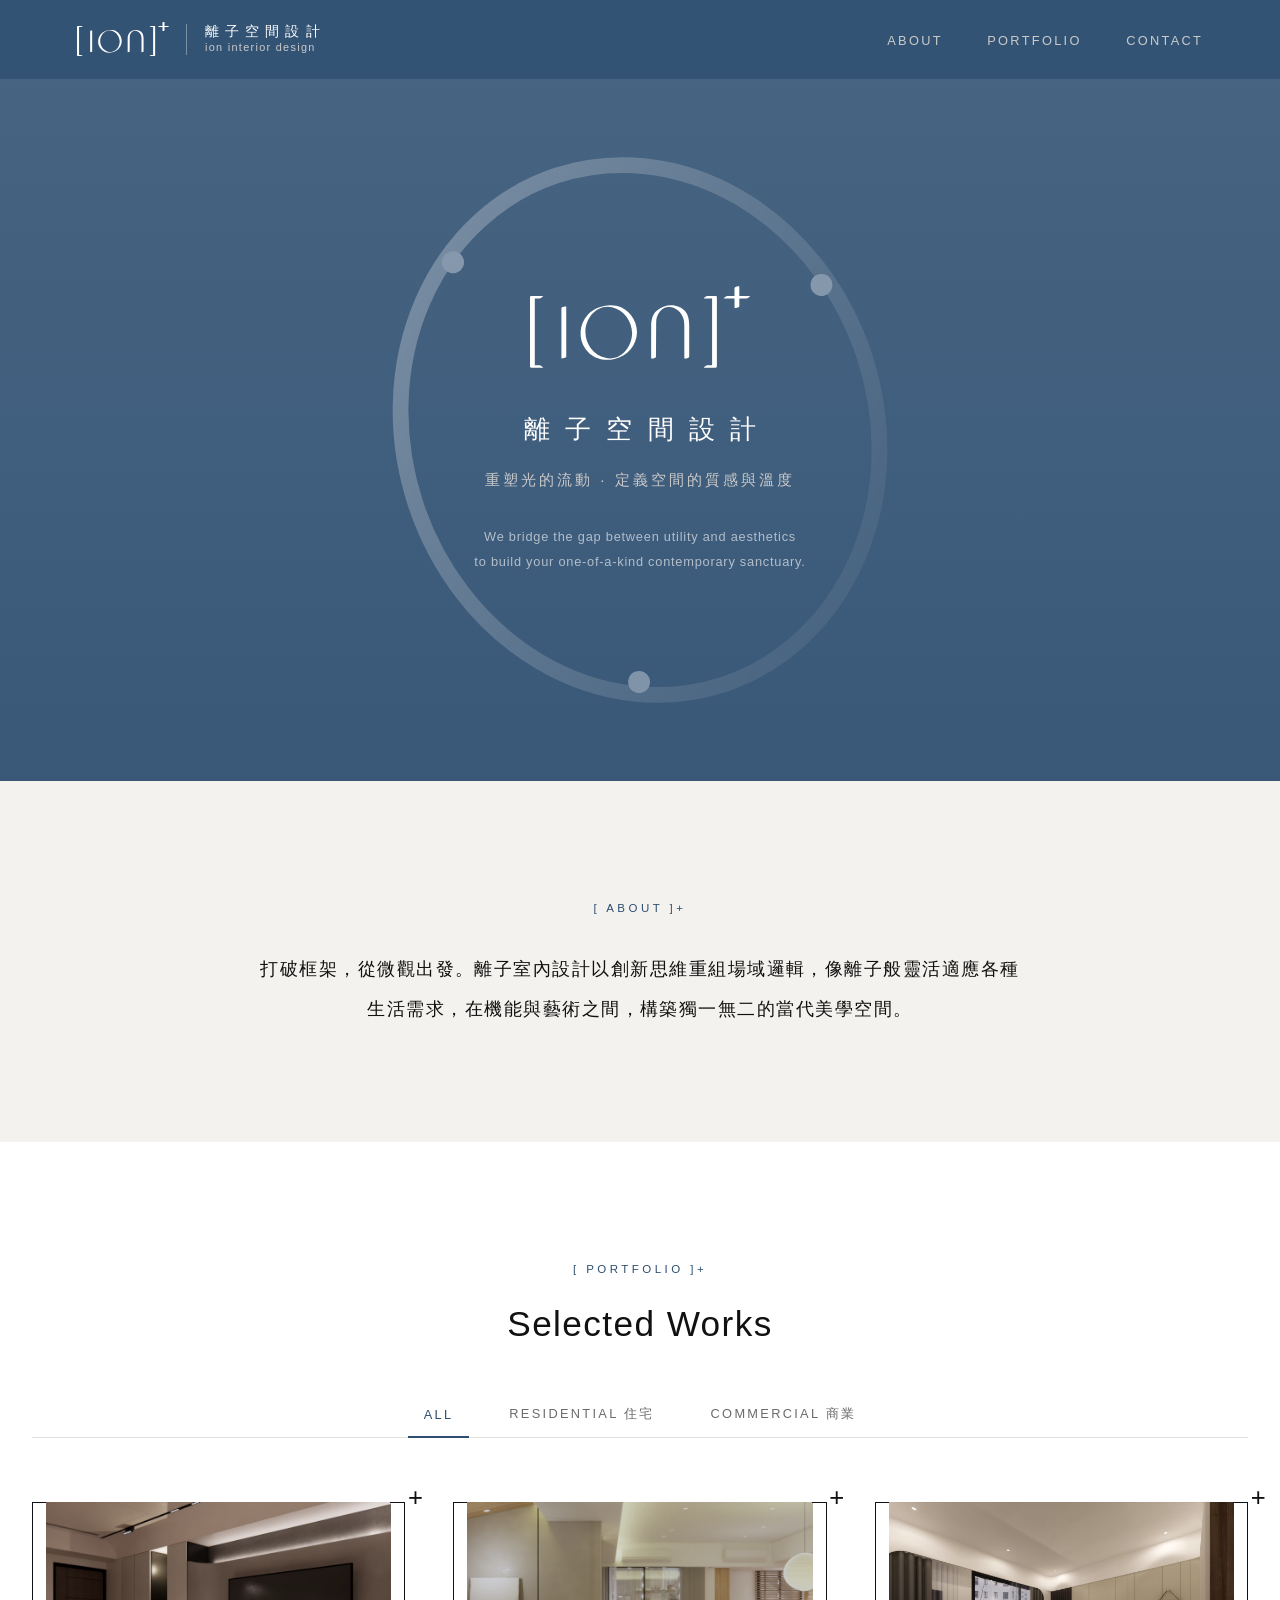
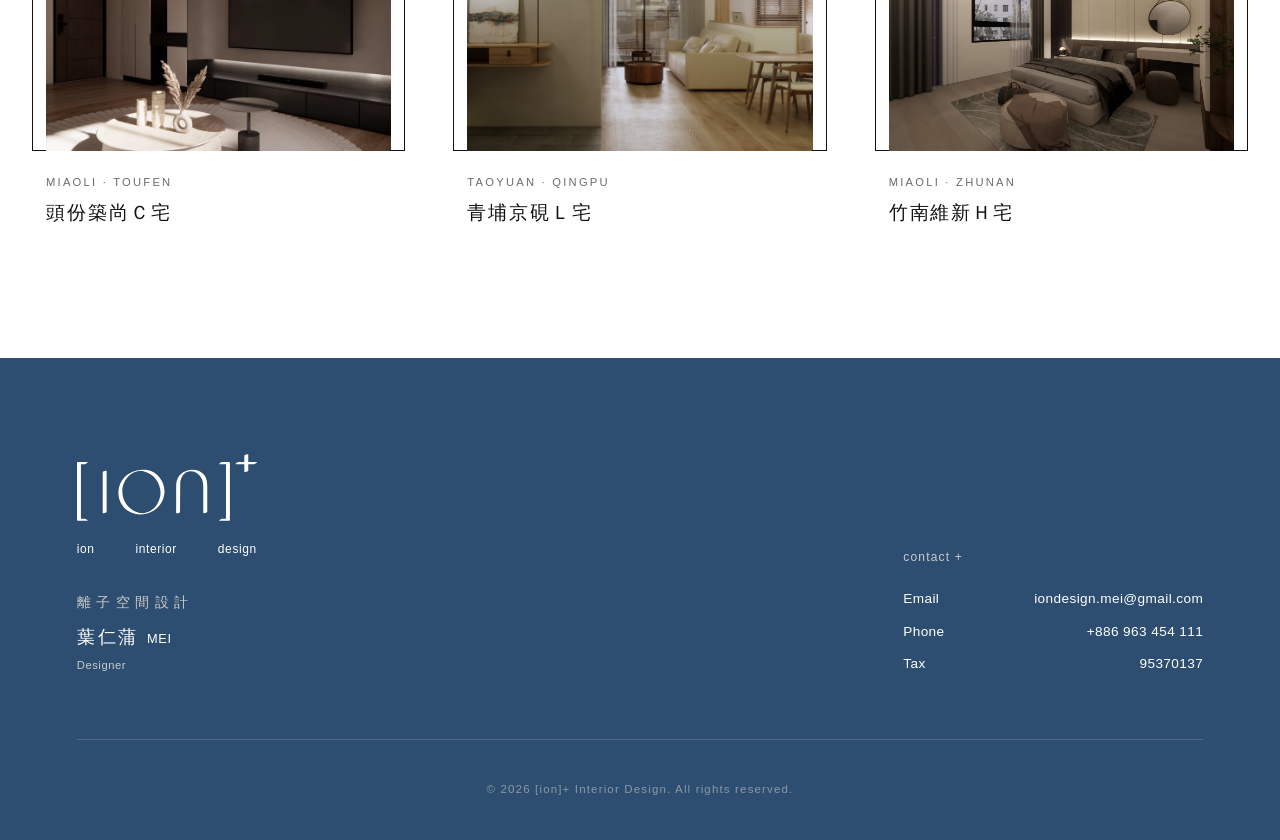
==== commit c608b625: "Add files via upload" ====
--- a/index.html
+++ b/index.html
@@ -113,6 +113,21 @@
         </a>
       </article>
 
+      <!-- 作品：竹南維新Ｈ宅（圖片放在 images/zhunan-h/） -->
+      <article class="portfolio-card filter-item residential">
+        <a href="zhunan-h.html" class="card-link">
+          <div class="card-image">
+            <img src="images/zhunan-h/1.jpg" alt="竹南維新Ｈ宅" loading="lazy" width="900" height="600">
+            <span class="card-plus" aria-hidden="true">+</span>
+          </div>
+          <div class="card-info">
+            <span class="location">MIAOLI · ZHUNAN</span>
+            <h3 class="title">竹南維新Ｈ宅</h3>
+            <span class="more-btn">VIEW PROJECT →</span>
+          </div>
+        </a>
+      </article>
+
     </div>
   </section>
 
